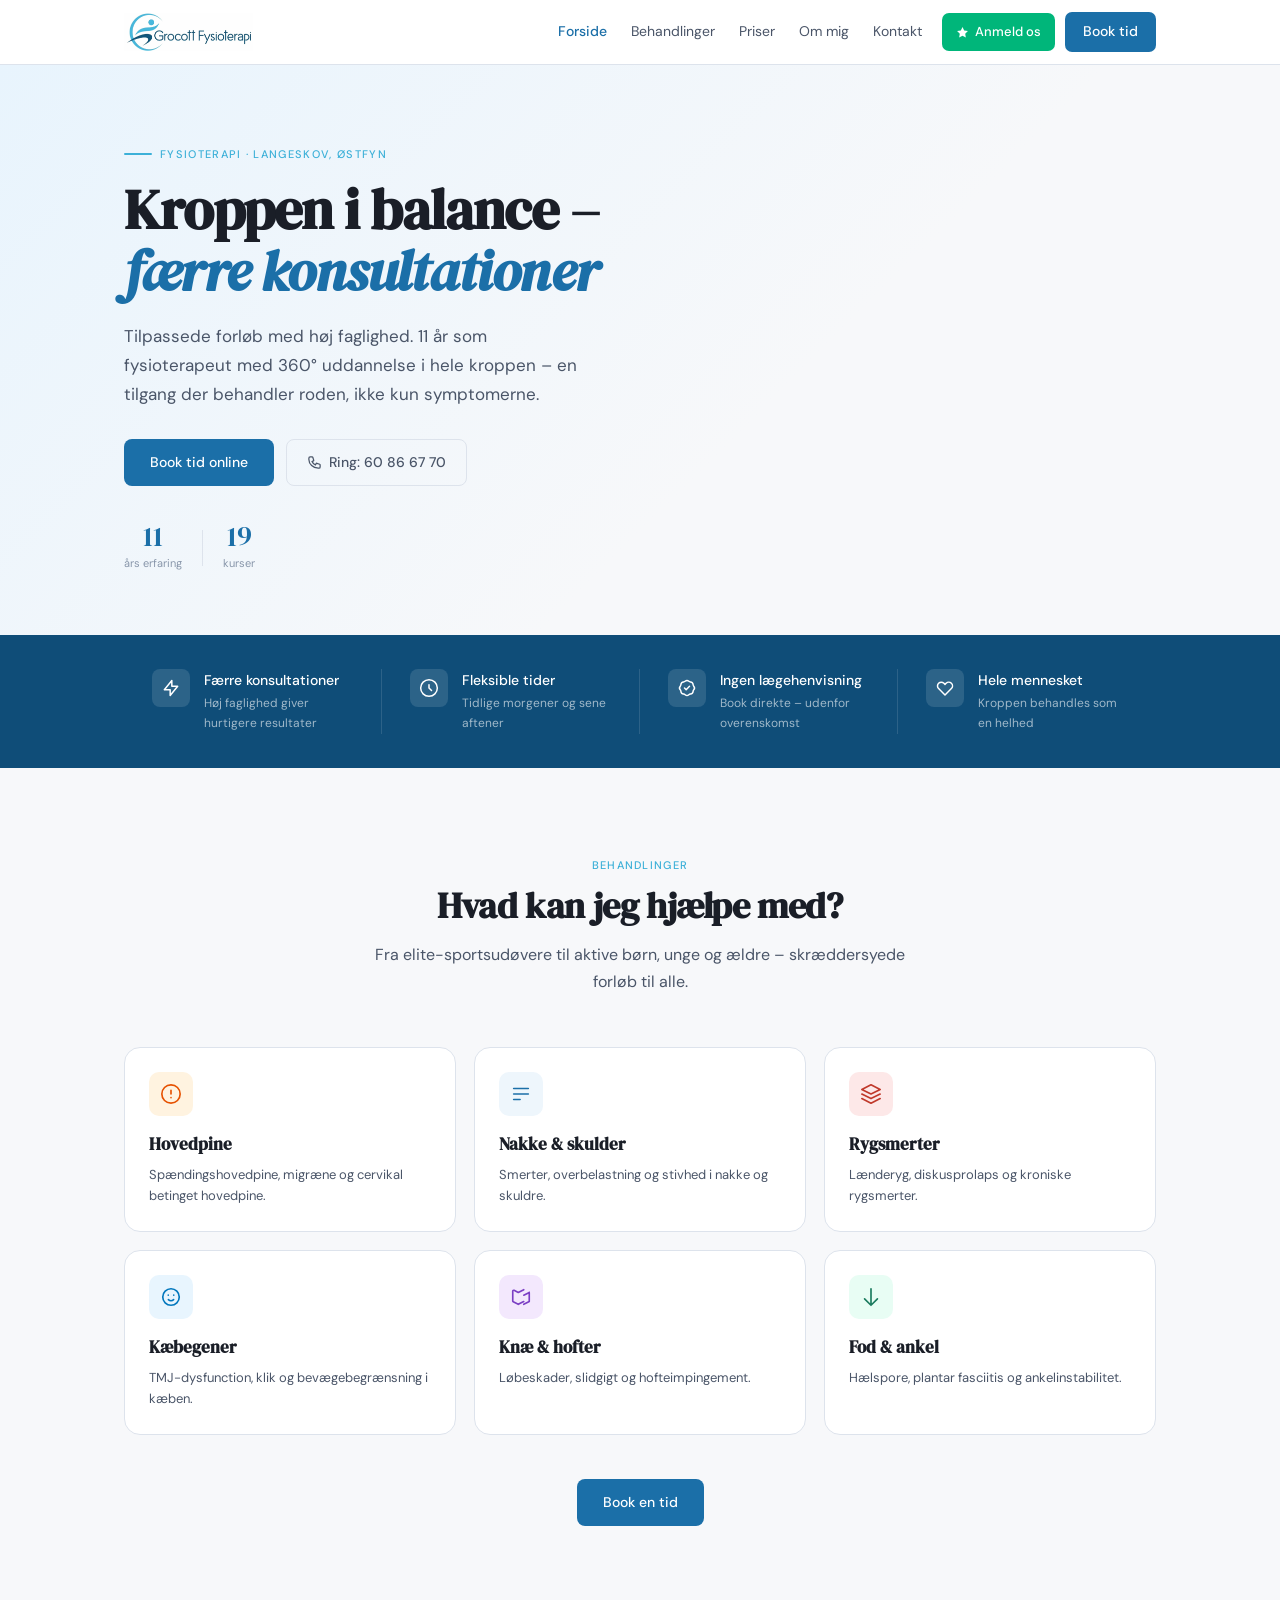
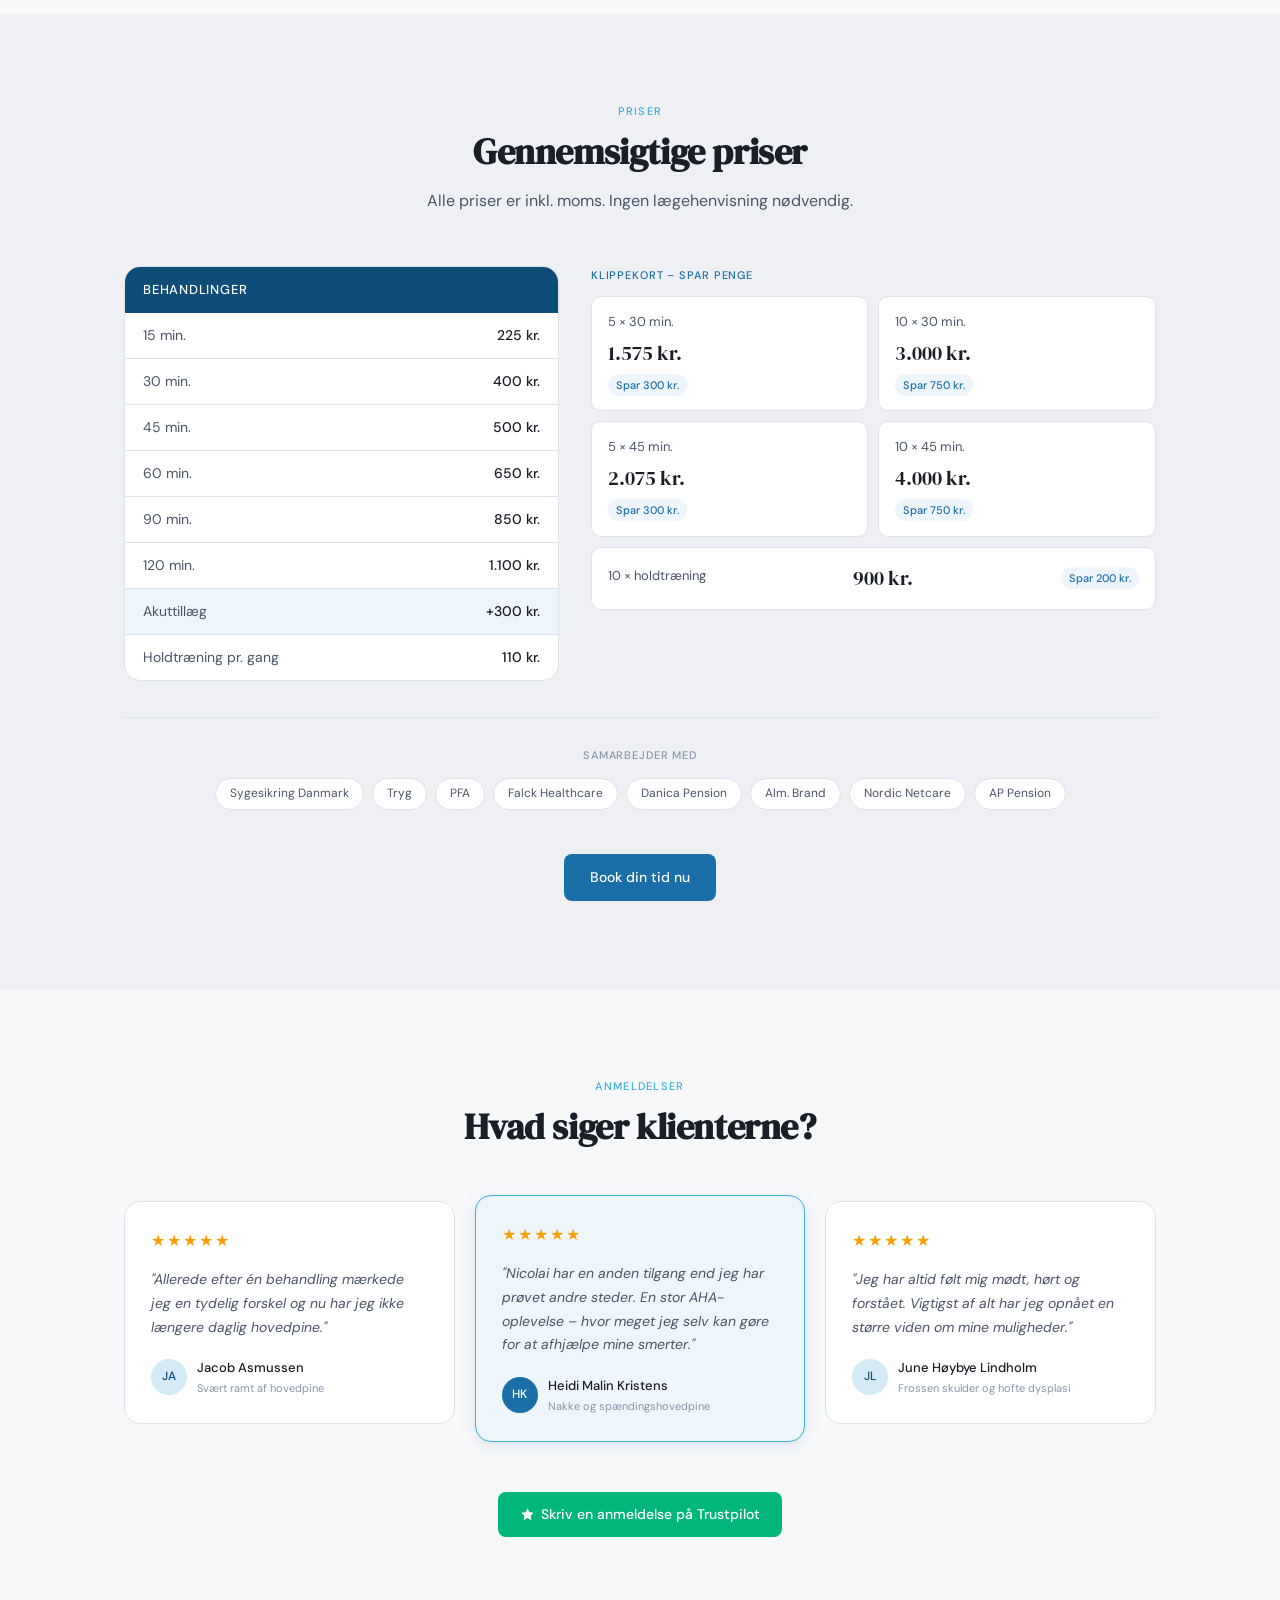
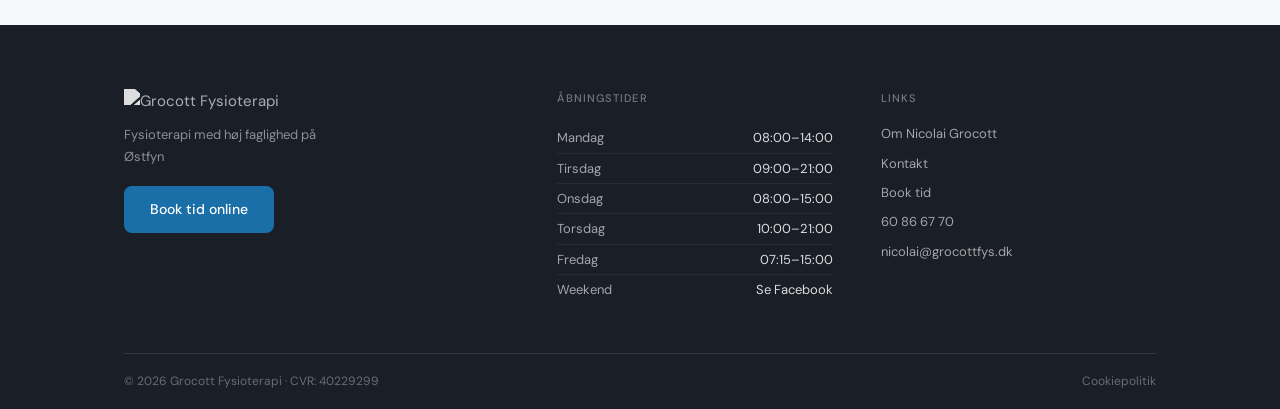
==== index.html @ 959bae47 "update" ====
<!DOCTYPE html>
<html lang="da">
<head>
  <meta charset="UTF-8" />
  <meta name="viewport" content="width=device-width, initial-scale=1.0" />
  <title>Grocott Fysioterapi</title>
  <link href="https://fonts.googleapis.com/css2?family=DM+Serif+Display:ital@0;1&family=DM+Sans:opsz,wght@9..40,300;9..40,400;9..40,500&display=swap" rel="stylesheet" />
  <link rel="stylesheet" href="style.css" />
</head>
<body>

  <header class="nav" id="siteNav">
    <div class="nav__inner">
      <a class="nav__logo" href="index.html"><img src="img/logo.png" alt="Grocott Fysioterapi" class="nav__logo-img" /></a>
      <nav class="nav__links" id="navLinks">
        <a href="index.html" class="nav__link nav__link--active">Forside</a>
        <a href="index.html#behandlinger" class="nav__link">Behandlinger</a>
        <a href="index.html#priser" class="nav__link">Priser</a>
        <a href="about.html" class="nav__link">Om mig</a>
        <a href="contact.html" class="nav__link">Kontakt</a>
      </nav>
      <div class="nav__actions">
        <a href="https://dk.trustpilot.com/review/grocottfys.dk" target="_blank" rel="noopener" class="btn-review">
          <!-- Trustpilot stjerne-ikon -->
          <svg width="13" height="13" viewBox="0 0 24 24" fill="currentColor"><path d="M12 2l3.09 6.26L22 9.27l-5 4.87 1.18 6.88L12 17.77l-6.18 3.25L7 14.14 2 9.27l6.91-1.01L12 2z"/></svg>
          Anmeld os
        </a>
        <a href="booking.html" class="btn-book-nav">Book tid</a>
      </div>
      <button class="hamburger" id="hamburger" onclick="toggleMenu()" aria-label="Menu"><span></span><span></span><span></span></button>
    </div>
  </header>

  <section class="hero">
    <div class="container hero__inner">
      <div class="hero__content">
        <div class="hero__eyebrow">Fysioterapi · Langeskov, Østfyn</div>
        <h1 class="hero__title">Kroppen i balance –<br><em>færre konsultationer</em></h1>
        <p class="hero__sub">Tilpassede forløb med høj faglighed. 11 år som fysioterapeut med 360° uddannelse i hele kroppen – en tilgang der behandler roden, ikke kun symptomerne.</p>
        <div class="hero__actions">
          <a href="booking.html" class="btn-primary">Book tid online</a>
          <a href="tel:60866770" class="btn-ghost-outline">
            <svg width="15" height="15" viewBox="0 0 24 24" fill="none" stroke="currentColor" stroke-width="2"><path stroke-linecap="round" stroke-linejoin="round" d="M3 5a2 2 0 012-2h3.28a1 1 0 01.948.684l1.498 4.493a1 1 0 01-.502 1.21l-2.257 1.13a11.042 11.042 0 005.516 5.516l1.13-2.257a1 1 0 011.21-.502l4.493 1.498a1 1 0 01.684.949V19a2 2 0 01-2 2h-1C9.716 21 3 14.284 3 7V5z"/></svg>
            Ring: 60 86 67 70
          </a>
        </div>
        <div class="hero__badges">
          <div class="badge"><span class="badge__num">11</span><span class="badge__lbl">års erfaring</span></div>
          <div class="badge__sep"></div>
          <div class="badge"><span class="badge__num">19</span><span class="badge__lbl">kurser</span></div>
        </div>
      </div>
    </div>
  </section>

  <section class="usp-strip">
    <div class="container">
      <div class="usp-strip__grid">
        <div class="usp-item"><div class="usp-item__icon"><svg width="20" height="20" viewBox="0 0 24 24" fill="none" stroke="currentColor" stroke-width="1.8"><path stroke-linecap="round" stroke-linejoin="round" d="M13 10V3L4 14h7v7l9-11h-7z"/></svg></div><div><div class="usp-item__title">Færre konsultationer</div><div class="usp-item__desc">Høj faglighed giver hurtigere resultater</div></div></div>
        <div class="usp-item"><div class="usp-item__icon"><svg width="20" height="20" viewBox="0 0 24 24" fill="none" stroke="currentColor" stroke-width="1.8"><circle cx="12" cy="12" r="10"/><path stroke-linecap="round" d="M12 8v4l3 3"/></svg></div><div><div class="usp-item__title">Fleksible tider</div><div class="usp-item__desc">Tidlige morgener og sene aftener</div></div></div>
        <div class="usp-item"><div class="usp-item__icon"><svg width="20" height="20" viewBox="0 0 24 24" fill="none" stroke="currentColor" stroke-width="1.8"><path stroke-linecap="round" stroke-linejoin="round" d="M9 12l2 2 4-4M7.835 4.697a3.42 3.42 0 001.946-.806 3.42 3.42 0 014.438 0 3.42 3.42 0 001.946.806 3.42 3.42 0 013.138 3.138 3.42 3.42 0 00.806 1.946 3.42 3.42 0 010 4.438 3.42 3.42 0 00-.806 1.946 3.42 3.42 0 01-3.138 3.138 3.42 3.42 0 00-1.946.806 3.42 3.42 0 01-4.438 0 3.42 3.42 0 00-1.946-.806 3.42 3.42 0 01-3.138-3.138 3.42 3.42 0 00-.806-1.946 3.42 3.42 0 010-4.438 3.42 3.42 0 00.806-1.946 3.42 3.42 0 013.138-3.138z"/></svg></div><div><div class="usp-item__title">Ingen lægehenvisning</div><div class="usp-item__desc">Book direkte – udenfor overenskomst</div></div></div>
        <div class="usp-item"><div class="usp-item__icon"><svg width="20" height="20" viewBox="0 0 24 24" fill="none" stroke="currentColor" stroke-width="1.8"><path stroke-linecap="round" stroke-linejoin="round" d="M4.318 6.318a4.5 4.5 0 000 6.364L12 20.364l7.682-7.682a4.5 4.5 0 00-6.364-6.364L12 7.636l-1.318-1.318a4.5 4.5 0 00-6.364 0z"/></svg></div><div><div class="usp-item__title">Hele mennesket</div><div class="usp-item__desc">Kroppen behandles som en helhed</div></div></div>
      </div>
    </div>
  </section>

  <section class="section" id="behandlinger">
    <div class="container">
      <div class="section__head">
        <div class="eyebrow">Behandlinger</div>
        <h2 class="section__title">Hvad kan jeg hjælpe med?</h2>
        <p class="section__sub">Fra elite-sportsudøvere til aktive børn, unge og ældre – skræddersyede forløb til alle.</p>
      </div>
      <div class="treatments-grid">
        <div class="treat-card"><div class="treat-card__icon treat-card__icon--1"><svg width="22" height="22" viewBox="0 0 24 24" fill="none" stroke="currentColor" stroke-width="1.8"><circle cx="12" cy="12" r="10"/><path stroke-linecap="round" d="M12 8v4M12 16h.01"/></svg></div><h3 class="treat-card__name">Hovedpine</h3><p class="treat-card__desc">Spændingshovedpine, migræne og cervikal betinget hovedpine.</p></div>
        <div class="treat-card"><div class="treat-card__icon treat-card__icon--2"><svg width="22" height="22" viewBox="0 0 24 24" fill="none" stroke="currentColor" stroke-width="1.8"><path stroke-linecap="round" stroke-linejoin="round" d="M4 6h16M4 12h16M4 18h7"/></svg></div><h3 class="treat-card__name">Nakke & skulder</h3><p class="treat-card__desc">Smerter, overbelastning og stivhed i nakke og skuldre.</p></div>
        <div class="treat-card"><div class="treat-card__icon treat-card__icon--3"><svg width="22" height="22" viewBox="0 0 24 24" fill="none" stroke="currentColor" stroke-width="1.8"><path stroke-linecap="round" stroke-linejoin="round" d="M12 2L2 7l10 5 10-5-10-5zM2 17l10 5 10-5M2 12l10 5 10-5"/></svg></div><h3 class="treat-card__name">Rygsmerter</h3><p class="treat-card__desc">Lænderyg, diskusprolaps og kroniske rygsmerter.</p></div>
        <div class="treat-card"><div class="treat-card__icon treat-card__icon--4"><svg width="22" height="22" viewBox="0 0 24 24" fill="none" stroke="currentColor" stroke-width="1.8"><path stroke-linecap="round" stroke-linejoin="round" d="M14.828 14.828a4 4 0 01-5.656 0M9 10h.01M15 10h.01M21 12a9 9 0 11-18 0 9 9 0 0118 0z"/></svg></div><h3 class="treat-card__name">Kæbegener</h3><p class="treat-card__desc">TMJ-dysfunction, klik og bevægebegrænsning i kæben.</p></div>
        <div class="treat-card"><div class="treat-card__icon treat-card__icon--5"><svg width="22" height="22" viewBox="0 0 24 24" fill="none" stroke="currentColor" stroke-width="1.8"><path stroke-linecap="round" stroke-linejoin="round" d="M9 20l-5.447-2.724A1 1 0 013 16.382V5.618a1 1 0 011.447-.894L9 7m0 13l6-3m-6-10l6-3m6 3l-6 3m6-3v10l-6 3"/></svg></div><h3 class="treat-card__name">Knæ & hofter</h3><p class="treat-card__desc">Løbeskader, slidgigt og hofteimpingement.</p></div>
        <div class="treat-card"><div class="treat-card__icon treat-card__icon--6"><svg width="22" height="22" viewBox="0 0 24 24" fill="none" stroke="currentColor" stroke-width="1.8"><path stroke-linecap="round" stroke-linejoin="round" d="M19 14l-7 7m0 0l-7-7m7 7V3"/></svg></div><h3 class="treat-card__name">Fod & ankel</h3><p class="treat-card__desc">Hælspore, plantar fasciitis og ankelinstabilitet.</p></div>
      </div>
      <div class="section__cta"><a href="booking.html" class="btn-primary">Book en tid</a></div>
    </div>
  </section>

  <section class="section section--alt" id="priser">
    <div class="container">
      <div class="section__head">
        <div class="eyebrow">Priser</div>
        <h2 class="section__title">Gennemsigtige priser</h2>
        <p class="section__sub">Alle priser er inkl. moms. Ingen lægehenvisning nødvendig.</p>
      </div>
      <div class="prices-wrap">
        <div class="prices-table">
          <div class="prices-table__head">Behandlinger</div>
          <div class="price-row"><span>15 min.</span><span class="price-row__val">225 kr.</span></div>
          <div class="price-row"><span>30 min.</span><span class="price-row__val">400 kr.</span></div>
          <div class="price-row"><span>45 min.</span><span class="price-row__val">500 kr.</span></div>
          <div class="price-row"><span>60 min.</span><span class="price-row__val">650 kr.</span></div>
          <div class="price-row"><span>90 min.</span><span class="price-row__val">850 kr.</span></div>
          <div class="price-row"><span>120 min.</span><span class="price-row__val">1.100 kr.</span></div>
          <div class="price-row price-row--accent"><span>Akuttillæg</span><span class="price-row__val">+300 kr.</span></div>
          <div class="price-row"><span>Holdtræning pr. gang</span><span class="price-row__val">110 kr.</span></div>
        </div>
        <div class="klippekort">
          <div class="klippekort__label">Klippekort – spar penge</div>
          <div class="klippekort__grid">
            <div class="kk-card"><div class="kk-card__top">5 × 30 min.</div><div class="kk-card__price">1.575 kr.</div><div class="kk-card__save">Spar 300 kr.</div></div>
            <div class="kk-card"><div class="kk-card__top">10 × 30 min.</div><div class="kk-card__price">3.000 kr.</div><div class="kk-card__save">Spar 750 kr.</div></div>
            <div class="kk-card"><div class="kk-card__top">5 × 45 min.</div><div class="kk-card__price">2.075 kr.</div><div class="kk-card__save">Spar 300 kr.</div></div>
            <div class="kk-card"><div class="kk-card__top">10 × 45 min.</div><div class="kk-card__price">4.000 kr.</div><div class="kk-card__save">Spar 750 kr.</div></div>
            <div class="kk-card kk-card--wide"><div class="kk-card__top">10 × holdtræning</div><div class="kk-card__price">900 kr.</div><div class="kk-card__save">Spar 200 kr.</div></div>
          </div>
        </div>
      </div>
      <div class="insurance-strip">
        <div class="insurance-strip__label">Samarbejder med</div>
        <div class="insurance-strip__logos"><span>Sygesikring Danmark</span><span>Tryg</span><span>PFA</span><span>Falck Healthcare</span><span>Danica Pension</span><span>Alm. Brand</span><span>Nordic Netcare</span><span>AP Pension</span></div>
      </div>
      <div class="section__cta"><a href="booking.html" class="btn-primary">Book din tid nu</a></div>
    </div>
  </section>

  <section class="section" id="anmeldelser">
    <div class="container">
      <div class="section__head">
        <div class="eyebrow">Anmeldelser</div>
        <h2 class="section__title">Hvad siger klienterne?</h2>
      </div>
      <div class="reviews-grid">
        <div class="review-card"><div class="review-card__stars">★★★★★</div><p class="review-card__text">"Allerede efter én behandling mærkede jeg en tydelig forskel og nu har jeg ikke længere daglig hovedpine."</p><div class="review-card__author"><div class="review-card__avatar">JA</div><div><div class="review-card__name">Jacob Asmussen</div><div class="review-card__label">Svært ramt af hovedpine</div></div></div></div>
        <div class="review-card review-card--featured"><div class="review-card__stars">★★★★★</div><p class="review-card__text">"Nicolai har en anden tilgang end jeg har prøvet andre steder. En stor AHA-oplevelse – hvor meget jeg selv kan gøre for at afhjælpe mine smerter."</p><div class="review-card__author"><div class="review-card__avatar">HK</div><div><div class="review-card__name">Heidi Malin Kristens</div><div class="review-card__label">Nakke og spændingshovedpine</div></div></div></div>
        <div class="review-card"><div class="review-card__stars">★★★★★</div><p class="review-card__text">"Jeg har altid følt mig mødt, hørt og forstået. Vigtigst af alt har jeg opnået en større viden om mine muligheder."</p><div class="review-card__author"><div class="review-card__avatar">JL</div><div><div class="review-card__name">June Høybye Lindholm</div><div class="review-card__label">Frossen skulder og hofte dysplasi</div></div></div></div>
      </div>
      <div class="section__cta">
        <a href="https://dk.trustpilot.com/review/grocottfys.dk" target="_blank" class="btn-review btn-review--large">
          <svg width="15" height="15" viewBox="0 0 24 24" fill="currentColor"><path d="M12 2l3.09 6.26L22 9.27l-5 4.87 1.18 6.88L12 17.77l-6.18 3.25L7 14.14 2 9.27l6.91-1.01L12 2z"/></svg>
          Skriv en anmeldelse på Trustpilot
        </a>
      </div>
    </div>
  </section>

  <footer class="footer">
    <div class="container">
      <div class="footer__grid">
        <div class="footer__brand">
          <img src="logo.png" alt="Grocott Fysioterapi" class="footer__logo" />
          <p class="footer__tagline">Fysioterapi med høj faglighed på Østfyn</p>
          <a href="booking.html" class="btn-primary" style="margin-top:18px;display:inline-block">Book tid online</a>
        </div>
        <div class="footer__col">
          <div class="footer__col-title">Åbningstider</div>
          <div class="footer__hours-row"><span>Mandag</span><strong>08:00–14:00</strong></div>
          <div class="footer__hours-row"><span>Tirsdag</span><strong>09:00–21:00</strong></div>
          <div class="footer__hours-row"><span>Onsdag</span><strong>08:00–15:00</strong></div>
          <div class="footer__hours-row"><span>Torsdag</span><strong>10:00–21:00</strong></div>
          <div class="footer__hours-row"><span>Fredag</span><strong>07:15–15:00</strong></div>
          <div class="footer__hours-row"><span>Weekend</span><strong>Se Facebook</strong></div>
        </div>
        <div class="footer__col">
          <div class="footer__col-title">Links</div>
          <a class="footer__link" href="om.html">Om Nicolai Grocott</a>
          <a class="footer__link" href="kontakt.html">Kontakt</a>
          <a class="footer__link" href="booking.html">Book tid</a>
          <a class="footer__link" href="tel:60866770">60 86 67 70</a>
          <a class="footer__link" href="mailto:nicolai@grocottfys.dk">nicolai@grocottfys.dk</a>
        </div>
      </div>
      <div class="footer__bottom">
        <span>© 2026 Grocott Fysioterapi · CVR: 40229299</span>
        <a href="#" class="footer__bottom-link">Cookiepolitik</a>
      </div>
    </div>
  </footer>

  <script src="app.js"></script>
</body>
</html>
---- style.css ----
/* ══════════════════════════════════════════════════════
   GROCOTT FYSIOTERAPI — STYLESHEET
   Farvepalet baseret på det officielle Grocott-logo:
   Primær blå  : #1b6fa8  (mørk navy-blå fra logo-tekst)
   Accent blå  : #3cb0d8  (lys himmelblå fra logo-ikon)
   ══════════════════════════════════════════════════════ */

*, *::before, *::after { box-sizing: border-box; margin: 0; padding: 0; }

:root {
  --blue:        #1b6fa8;
  --blue-dark:   #0f4d78;
  --blue-mid:    #3cb0d8;
  --blue-light:  #d4eaf6;
  --blue-xlight: #eef6fc;
  --tp-green:    #00b67a;
  --sand:        #f7f8fa;
  --sand-dark:   #eef0f4;
  --text:        #1a1e27;
  --text-mid:    #4a5568;
  --text-soft:   #8896aa;
  --border:      #dde3ec;
  --white:       #ffffff;
  --radius:      10px;
  --radius-lg:   16px;
  --shadow-sm:   0 1px 3px rgba(0,0,0,.06), 0 1px 2px rgba(0,0,0,.04);
  --shadow-md:   0 4px 16px rgba(27,111,168,.10), 0 1px 4px rgba(0,0,0,.04);
}

html { scroll-behavior: smooth; }

body {
  font-family: 'DM Sans', sans-serif;
  background: var(--sand);
  color: var(--text);
  font-size: 15px;
  line-height: 1.65;
  -webkit-font-smoothing: antialiased;
}

/* ══════════════════════════════════════════════════════
   DELTE HJÆLPE-KLASSER
   ══════════════════════════════════════════════════════ */

.container { max-width: 1080px; margin: 0 auto; padding: 0 24px; }

.eyebrow {
  font-size: 11px; font-weight: 500; letter-spacing: .12em;
  text-transform: uppercase; color: var(--blue-mid); margin-bottom: 10px;
}

.section { padding: 88px 0; }
.section--alt { background: var(--sand-dark); }

.section__head { text-align: center; max-width: 560px; margin: 0 auto 52px; }

.section__title {
  font-family: 'DM Serif Display', serif;
  font-size: clamp(26px, 3.8vw, 36px);
  color: var(--text); line-height: 1.2; letter-spacing: -.4px; margin-bottom: 14px;
}

.section__sub { font-size: 16px; color: var(--text-mid); line-height: 1.7; }
.section__cta { text-align: center; margin-top: 44px; }

/* ══════════════════════════════════════════════════════
   KNAPPER
   ══════════════════════════════════════════════════════ */

.btn-primary {
  display: inline-block; background: var(--blue); color: #fff;
  border: none; border-radius: 8px; padding: 12px 26px;
  font-size: 14px; font-weight: 500; font-family: 'DM Sans', sans-serif;
  cursor: pointer; text-decoration: none; transition: background .15s, transform .1s;
}
.btn-primary:hover  { background: var(--blue-dark); }
.btn-primary:active { transform: scale(.98); }
.btn-primary:disabled { background: #b0c4d8; cursor: not-allowed; }

.btn-ghost {
  background: none; border: 1px solid var(--border); border-radius: 8px;
  padding: 11px 22px; font-size: 14px; font-weight: 500;
  font-family: 'DM Sans', sans-serif; color: var(--text-mid);
  cursor: pointer; transition: background .15s; text-decoration: none; display: inline-block;
}
.btn-ghost:hover { background: var(--sand-dark); }

.btn-ghost-outline {
  display: inline-flex; align-items: center; gap: 7px;
  background: none; border: 1.5px solid var(--border); border-radius: 8px;
  padding: 11px 20px; font-size: 14px; font-weight: 500;
  font-family: 'DM Sans', sans-serif; color: var(--text-mid);
  text-decoration: none; transition: border-color .15s, color .15s;
}
.btn-ghost-outline:hover { border-color: var(--blue-mid); color: var(--blue); }

/* Trustpilot-grøn anmeld-knap */
.btn-review {
  display: inline-flex; align-items: center; gap: 6px;
  background: var(--tp-green); color: #fff;
  border: none; border-radius: 7px; padding: 8px 14px;
  font-size: 13px; font-weight: 500; font-family: 'DM Sans', sans-serif;
  cursor: pointer; text-decoration: none; transition: background .15s; white-space: nowrap;
}
.btn-review:hover { background: #009960; }
.btn-review--large { padding: 11px 22px; font-size: 14px; border-radius: 8px; }

/* ══════════════════════════════════════════════════════
   NAVIGATION
   ══════════════════════════════════════════════════════ */

.nav {
  position: sticky; top: 0; z-index: 200;
  background: rgba(255,255,255,.97); backdrop-filter: blur(8px);
  border-bottom: 1px solid var(--border); transition: box-shadow .2s;
}
.nav.scrolled { box-shadow: var(--shadow-sm); }

.nav__inner {
  max-width: 1080px; margin: 0 auto; padding: 0 24px;
  height: 64px; display: flex; align-items: center; gap: 20px;
}

.nav__logo { flex-shrink: 0; line-height: 0; text-decoration: none; }
.nav__logo-img { height: 38px; width: auto; display: block; }

.nav__links { display: flex; align-items: center; gap: 24px; margin-left: auto; }

.nav__link {
  font-size: 14px; color: var(--text-mid); text-decoration: none;
  transition: color .15s; white-space: nowrap;
}
.nav__link:hover, .nav__link--active { color: var(--blue); font-weight: 500; }

.nav__actions { display: flex; align-items: center; gap: 10px; flex-shrink: 0; }

.btn-book-nav {
  background: var(--blue); color: #fff; border: none; border-radius: 7px;
  padding: 8px 18px; font-size: 14px; font-weight: 500;
  font-family: 'DM Sans', sans-serif; cursor: pointer;
  transition: background .15s; text-decoration: none; white-space: nowrap;
}
.btn-book-nav:hover { background: var(--blue-dark); }

.hamburger {
  display: none; flex-direction: column; gap: 5px;
  background: none; border: none; cursor: pointer; padding: 4px; margin-left: auto;
}
.hamburger span { display: block; width: 22px; height: 2px; background: var(--text); border-radius: 2px; transition: all .2s; }

/* ══════════════════════════════════════════════════════
   HERO (forside)
   ══════════════════════════════════════════════════════ */

.hero {
  padding: 80px 0 60px;
  background: linear-gradient(135deg, #e8f4fd 0%, var(--sand) 60%);
}

.hero__inner { display: flex; align-items: center; gap: 56px; }
.hero__content { flex: 1; max-width: 560px; }

.hero__eyebrow {
  font-size: 11px; font-weight: 500; letter-spacing: .12em;
  text-transform: uppercase; color: var(--blue-mid); margin-bottom: 16px;
  display: flex; align-items: center; gap: 8px;
}
.hero__eyebrow::before {
  content: ''; display: block; width: 28px; height: 2px;
  background: var(--blue-mid); border-radius: 2px;
}

.hero__title {
  font-family: 'DM Serif Display', serif;
  font-size: clamp(36px, 5vw, 56px); line-height: 1.1;
  letter-spacing: -.8px; color: var(--text); margin-bottom: 20px;
}
.hero__title em { font-style: italic; color: var(--blue); }

.hero__sub { font-size: 17px; color: var(--text-mid); line-height: 1.7; max-width: 460px; margin-bottom: 30px; }

.hero__actions { display: flex; gap: 12px; flex-wrap: wrap; align-items: center; margin-bottom: 36px; }

.hero__badges { display: flex; gap: 20px; align-items: center; flex-wrap: wrap; }
.badge { text-align: center; }
.badge__num { display: block; font-family: 'DM Serif Display', serif; font-size: 28px; color: var(--blue); line-height: 1; }
.badge__lbl { font-size: 11px; color: var(--text-soft); }
.badge__sep { width: 1px; height: 36px; background: var(--border); }

.hero__visual {
  flex: 0 0 340px; position: relative; height: 380px;
  display: flex; align-items: center; justify-content: center;
}
.hero__shape { width: 260px; height: 320px; background: var(--blue-light); border-radius: 55% 45% 50% 50% / 50% 50% 55% 45%; opacity: .45; }

.hero__float-card {
  position: absolute; top: 44px; right: 0;
  background: var(--white); border: 1px solid var(--border);
  border-radius: var(--radius-lg); padding: 14px 18px;
  display: flex; align-items: center; gap: 12px;
  box-shadow: var(--shadow-md); animation: floatCard 4s ease-in-out infinite; min-width: 190px;
}
.hero__float-icon {
  width: 36px; height: 36px; background: var(--blue-xlight);
  border-radius: 8px; display: flex; align-items: center; justify-content: center;
  color: var(--blue); flex-shrink: 0;
}
.hero__float-label { font-size: 11px; color: var(--text-soft); }
.hero__float-val   { font-size: 14px; font-weight: 500; }

@keyframes floatCard { 0%,100%{transform:translateY(0)} 50%{transform:translateY(-8px)} }

/* ══════════════════════════════════════════════════════
   USP STRIP
   ══════════════════════════════════════════════════════ */

.usp-strip { background: var(--blue-dark); padding: 34px 0; }
.usp-strip__grid { display: grid; grid-template-columns: repeat(4, 1fr); }

.usp-item { display: flex; align-items: flex-start; gap: 14px; padding: 0 28px; border-right: 1px solid rgba(255,255,255,.12); }
.usp-item:last-child { border-right: none; }
.usp-item__icon { width: 38px; height: 38px; background: rgba(255,255,255,.12); border-radius: 8px; display: flex; align-items: center; justify-content: center; color: #fff; flex-shrink: 0; }
.usp-item__title { font-size: 14px; font-weight: 500; color: #fff; margin-bottom: 2px; }
.usp-item__desc  { font-size: 12px; color: rgba(255,255,255,.6); }

/* ══════════════════════════════════════════════════════
   BEHANDLINGSKORT
   ══════════════════════════════════════════════════════ */

.treatments-grid { display: grid; grid-template-columns: repeat(3, 1fr); gap: 18px; }

.treat-card { background: var(--white); border: 1px solid var(--border); border-radius: var(--radius-lg); padding: 24px; transition: box-shadow .2s, transform .2s; }
.treat-card:hover { box-shadow: var(--shadow-md); transform: translateY(-2px); }

.treat-card__icon { width: 44px; height: 44px; border-radius: 10px; display: flex; align-items: center; justify-content: center; margin-bottom: 14px; }
.treat-card__icon--1 { background: #fff3e0; color: #e65100; }
.treat-card__icon--2 { background: var(--blue-xlight); color: var(--blue); }
.treat-card__icon--3 { background: #fde8e8; color: #c0392b; }
.treat-card__icon--4 { background: #e8f5fe; color: #0277bd; }
.treat-card__icon--5 { background: #f3e8fd; color: #7b3fc4; }
.treat-card__icon--6 { background: #e8fdf4; color: #1a7a5e; }
.treat-card__name { font-family: 'DM Serif Display', serif; font-size: 17px; margin-bottom: 7px; }
.treat-card__desc { font-size: 13px; color: var(--text-mid); line-height: 1.6; }

/* ══════════════════════════════════════════════════════
   HOW IT WORKS
   ══════════════════════════════════════════════════════ */

.steps-list { display: grid; grid-template-columns: repeat(4, 1fr); position: relative; }
.steps-list::before { content: ''; position: absolute; top: 22px; left: calc(12.5% + 20px); right: calc(12.5% + 20px); height: 1px; background: var(--border); }

.step-item { display: flex; flex-direction: column; align-items: center; text-align: center; padding: 0 20px; }
.step-item__num { width: 44px; height: 44px; border-radius: 50%; background: var(--blue); color: #fff; font-family: 'DM Serif Display', serif; font-size: 18px; display: flex; align-items: center; justify-content: center; margin-bottom: 18px; position: relative; z-index: 1; }
.step-item__title { font-family: 'DM Serif Display', serif; font-size: 16px; margin-bottom: 8px; }
.step-item__desc  { font-size: 13px; color: var(--text-mid); line-height: 1.6; }

/* ══════════════════════════════════════════════════════
   ANMELDELSESKORT
   ══════════════════════════════════════════════════════ */

.reviews-grid { display: grid; grid-template-columns: repeat(3, 1fr); gap: 20px; align-items: start; }

.review-card { background: var(--white); border: 1px solid var(--border); border-radius: var(--radius-lg); padding: 26px; }
.review-card--featured { border-color: var(--blue-mid); background: var(--blue-xlight); transform: translateY(-6px); box-shadow: var(--shadow-md); }

.review-card__stars { color: #f59e0b; font-size: 16px; margin-bottom: 14px; letter-spacing: 2px; }
.review-card__text  { font-size: 14px; color: var(--text-mid); line-height: 1.7; margin-bottom: 18px; font-style: italic; }
.review-card__author { display: flex; align-items: center; gap: 10px; }
.review-card__avatar { width: 36px; height: 36px; border-radius: 50%; background: var(--blue-light); color: var(--blue-dark); font-size: 12px; font-weight: 500; display: flex; align-items: center; justify-content: center; flex-shrink: 0; }
.review-card--featured .review-card__avatar { background: var(--blue); color: #fff; }
.review-card__name  { font-size: 13px; font-weight: 500; }
.review-card__label { font-size: 11px; color: var(--text-soft); }

/* ══════════════════════════════════════════════════════
   PRISER
   ══════════════════════════════════════════════════════ */

.prices-wrap { display: grid; grid-template-columns: 1fr 1.3fr; gap: 32px; align-items: start; }

.prices-table { background: var(--white); border: 1px solid var(--border); border-radius: var(--radius-lg); overflow: hidden; }
.prices-table__head { background: var(--blue-dark); color: #fff; font-size: 13px; font-weight: 500; letter-spacing: .06em; text-transform: uppercase; padding: 12px 18px; }

.price-row { display: flex; justify-content: space-between; align-items: center; padding: 11px 18px; border-bottom: 1px solid var(--border); font-size: 14px; color: var(--text-mid); }
.price-row:last-child { border-bottom: none; }
.price-row--accent { background: var(--blue-xlight); }
.price-row__val { font-weight: 500; color: var(--text); }

.klippekort__label { font-size: 11px; font-weight: 500; letter-spacing: .08em; text-transform: uppercase; color: var(--blue); margin-bottom: 12px; }
.klippekort__grid  { display: grid; grid-template-columns: repeat(2,1fr); gap: 10px; }

.kk-card { background: var(--white); border: 1px solid var(--border); border-radius: var(--radius); padding: 14px 16px; transition: border-color .15s; }
.kk-card:hover { border-color: var(--blue-mid); }
.kk-card--wide { grid-column: 1 / -1; display: flex; align-items: center; justify-content: space-between; }
.kk-card__top   { font-size: 13px; color: var(--text-mid); margin-bottom: 4px; }
.kk-card__price { font-family: 'DM Serif Display', serif; font-size: 20px; }
.kk-card__save  { font-size: 11px; font-weight: 500; color: var(--blue); background: var(--blue-xlight); padding: 2px 8px; border-radius: 20px; display: inline-block; margin-top: 4px; }
.kk-card--wide .kk-card__save { margin-top: 0; }

.insurance-strip { margin-top: 36px; padding-top: 28px; border-top: 1px solid var(--border); }
.insurance-strip__label { font-size: 11px; font-weight: 500; letter-spacing: .08em; text-transform: uppercase; color: var(--text-soft); margin-bottom: 14px; text-align: center; }
.insurance-strip__logos { display: flex; flex-wrap: wrap; gap: 8px; justify-content: center; }
.insurance-strip__logos span { background: var(--white); border: 1px solid var(--border); border-radius: 20px; padding: 5px 14px; font-size: 12px; color: var(--text-mid); }

/* ══════════════════════════════════════════════════════
   PAGE HERO (interne sider)
   ══════════════════════════════════════════════════════ */

.page-hero {
  background: linear-gradient(135deg, var(--blue-dark) 0%, var(--blue) 100%);
  padding: 56px 0 52px; text-align: center; color: #fff;
}
.page-hero__eyebrow { font-size: 11px; font-weight: 500; letter-spacing: .1em; text-transform: uppercase; color: rgba(255,255,255,.65); margin-bottom: 10px; }
.page-hero__title { font-family: 'DM Serif Display', serif; font-size: clamp(28px, 4vw, 42px); color: #fff; margin-bottom: 12px; }
.page-hero__sub { font-size: 16px; color: rgba(255,255,255,.8); max-width: 480px; margin: 0 auto; line-height: 1.7; }

/* ══════════════════════════════════════════════════════
   OM-SIDEN
   ══════════════════════════════════════════════════════ */

.profile-grid { display: grid; grid-template-columns: 280px 1fr; gap: 56px; align-items: start; }

.profile-img-wrap {}
.profile-img-placeholder {
  width: 100%; aspect-ratio: 3/4;
  background: var(--blue-xlight); border-radius: var(--radius-lg); border: 1px solid var(--border);
  display: flex; flex-direction: column; align-items: center; justify-content: center; gap: 12px; color: var(--blue-mid);
}
.profile-img-placeholder span { font-size: 12px; color: var(--text-soft); }

.profile-badge-card { margin-top: 16px; background: var(--blue-dark); color: #fff; border-radius: var(--radius); padding: 14px 18px; text-align: center; }
.profile-badge-card strong { font-family: 'DM Serif Display', serif; font-size: 18px; display: block; }
.profile-badge-card span   { font-size: 12px; color: rgba(255,255,255,.7); display: block; margin-top: 2px; }

.profile-body h2 { font-family: 'DM Serif Display', serif; font-size: 32px; margin-bottom: 6px; }
.profile-body .profile-subtitle { font-size: 15px; color: var(--blue-mid); margin-bottom: 24px; }
.profile-body p { font-size: 15px; color: var(--text-mid); margin-bottom: 14px; line-height: 1.75; }

.cv-section { margin-top: 32px; }
.cv-section__title { font-family: 'DM Serif Display', serif; font-size: 18px; margin-bottom: 14px; }
.cv-list { list-style: none; display: flex; flex-direction: column; gap: 8px; }
.cv-list li { display: flex; align-items: flex-start; gap: 10px; font-size: 14px; color: var(--text-mid); }
.cv-list li::before { content: ''; flex-shrink: 0; margin-top: 7px; width: 6px; height: 6px; border-radius: 50%; background: var(--blue-mid); }

.om-stats-strip { background: var(--blue-dark); padding: 40px 0; margin: 0; }
.om-stats-grid { display: grid; grid-template-columns: repeat(3,1fr); text-align: center; gap: 0; }
.om-stat { padding: 0 32px; border-right: 1px solid rgba(255,255,255,.15); }
.om-stat:last-child { border-right: none; }
.om-stat__num { font-family: 'DM Serif Display', serif; font-size: 44px; color: #fff; line-height: 1; }
.om-stat__lbl { font-size: 13px; color: rgba(255,255,255,.6); margin-top: 6px; }

/* ══════════════════════════════════════════════════════
   KONTAKT-SIDEN
   ══════════════════════════════════════════════════════ */

.contact-layout { display: grid; grid-template-columns: 1fr 380px; gap: 40px; align-items: start; }

.contact-form-card { background: var(--white); border: 1px solid var(--border); border-radius: var(--radius-lg); padding: 32px; }
.contact-form-card h2 { font-family: 'DM Serif Display', serif; font-size: 24px; margin-bottom: 6px; }
.contact-form-subtitle { font-size: 14px; color: var(--text-mid); margin-bottom: 28px; }

.form-grid { display: grid; grid-template-columns: 1fr 1fr; gap: 16px; }
.form-group { display: flex; flex-direction: column; gap: 5px; }
.form-group--full { grid-column: 1 / -1; }
.form-label { font-size: 12px; font-weight: 500; color: var(--text-mid); }
.form-input { border: 1px solid var(--border); border-radius: 8px; padding: 10px 12px; font-size: 14px; font-family: 'DM Sans', sans-serif; color: var(--text); background: var(--white); outline: none; transition: border-color .15s, box-shadow .15s; }
.form-input:focus { border-color: var(--blue); box-shadow: 0 0 0 3px rgba(27,111,168,.09); }
.form-input::placeholder { color: var(--text-soft); }
textarea.form-input { resize: vertical; min-height: 100px; }

.contact-sidebar { display: flex; flex-direction: column; gap: 16px; }

.info-card { background: var(--white); border: 1px solid var(--border); border-radius: var(--radius-lg); padding: 20px; }
.info-card__title { font-family: 'DM Serif Display', serif; font-size: 15px; margin-bottom: 14px; }
.info-card__row { display: flex; align-items: flex-start; gap: 10px; font-size: 13px; color: var(--text-mid); margin-bottom: 10px; }
.info-card__row:last-child { margin-bottom: 0; }
.info-card__row svg { flex-shrink: 0; margin-top: 2px; color: var(--blue-mid); }
.info-card__row a { color: var(--blue); text-decoration: none; }
.info-card__row a:hover { text-decoration: underline; }

.hours-table { width: 100%; border-collapse: collapse; }
.hours-table td { font-size: 13px; padding: 5px 0; border-bottom: 1px solid var(--border); color: var(--text-mid); }
.hours-table tr:last-child td { border-bottom: none; }
.hours-table td:last-child { text-align: right; font-weight: 500; color: var(--text); }

.map-placeholder { background: var(--blue-xlight); border: 1px solid var(--border); border-radius: var(--radius-lg); height: 180px; display: flex; flex-direction: column; align-items: center; justify-content: center; gap: 8px; color: var(--blue-mid); }
.map-placeholder span { font-size: 12px; color: var(--text-soft); }

/* ══════════════════════════════════════════════════════
   BOOKING-SIDEN
   ══════════════════════════════════════════════════════ */

.progress-bar { background: var(--white); border-bottom: 1px solid var(--border); padding: 0 24px; }
.prog-wrap { max-width: 520px; margin: 0 auto; height: 54px; display: flex; align-items: center; }
.prog-step { display: flex; align-items: center; gap: 7px; cursor: default; }
.prog-step--done { cursor: pointer; }

.prog-circle { width: 26px; height: 26px; border-radius: 50%; border: 1.5px solid var(--border); display: flex; align-items: center; justify-content: center; font-size: 12px; font-weight: 500; flex-shrink: 0; transition: all .2s; color: var(--text-soft); }
.prog-step--active .prog-circle { border-color: var(--blue); background: var(--blue); color: #fff; }
.prog-step--done   .prog-circle { border-color: var(--blue); background: var(--blue-xlight); color: var(--blue); }

.prog-label { font-size: 13px; color: var(--text-soft); white-space: nowrap; }
.prog-step--active .prog-label { color: var(--blue-dark); font-weight: 500; }
.prog-step--done   .prog-label { color: var(--blue); }

.prog-line { flex: 1; height: 1px; background: var(--border); margin: 0 10px; transition: background .3s; }
.prog-line--done { background: var(--blue-mid); }

.booking-layout { max-width: 1020px; margin: 0 auto; padding: 28px 20px 56px; display: grid; grid-template-columns: 1fr 268px; gap: 24px; align-items: start; }

.panel { background: var(--white); border: 1px solid var(--border); border-radius: var(--radius-lg); overflow: hidden; animation: fadeUp .22s ease both; }
.panel__head { padding: 18px 22px; border-bottom: 1px solid var(--border); display: flex; align-items: center; gap: 12px; }
.panel__icon { width: 36px; height: 36px; background: var(--blue-xlight); border-radius: 8px; display: flex; align-items: center; justify-content: center; color: var(--blue); flex-shrink: 0; }
.panel__title { font-family: 'DM Serif Display', serif; font-size: 19px; color: var(--text); }
.panel__body { padding: 20px 22px; }

.bview { display: none; }
.bview--active { display: block; }

/* Service cards */
.service-list { display: flex; flex-direction: column; gap: 9px; }
.service-card { border: 1.5px solid var(--border); border-radius: var(--radius); padding: 13px 16px; cursor: pointer; display: flex; align-items: center; gap: 13px; transition: border-color .15s, background .15s, transform .12s; position: relative; }
.service-card::before { content: ''; position: absolute; left: 0; top: 0; bottom: 0; width: 3px; background: var(--blue); transform: scaleY(0); transition: transform .2s; border-radius: 2px 0 0 2px; }
.service-card:hover { border-color: var(--blue-mid); background: var(--blue-xlight); transform: translateX(2px); }
.service-card:hover::before, .service-card--selected::before { transform: scaleY(1); }
.service-card--selected { border-color: var(--blue); background: var(--blue-xlight); }

.svc-check { width: 20px; height: 20px; border-radius: 50%; border: 1.5px solid var(--border); flex-shrink: 0; display: flex; align-items: center; justify-content: center; transition: all .2s; }
.service-card--selected .svc-check { background: var(--blue); border-color: var(--blue); }
.svc-info { flex: 1; min-width: 0; }
.svc-name { font-weight: 500; font-size: 14px; }
.svc-desc { font-size: 12px; color: var(--text-soft); margin-top: 1px; }
.svc-meta { text-align: right; flex-shrink: 0; }
.svc-price { font-weight: 500; font-size: 14px; }
.svc-dur { font-size: 11px; color: var(--text-soft); background: var(--sand); padding: 2px 7px; border-radius: 20px; display: inline-block; margin-top: 2px; }

/* Calendar */
.cal-datetime { display: grid; grid-template-columns: 1fr 1fr; gap: 20px; }
.cal__header { display: flex; align-items: center; justify-content: space-between; margin-bottom: 12px; }
.cal__month-label { font-family: 'DM Serif Display', serif; font-size: 16px; }
.cal__arrow { width: 30px; height: 30px; border: 1px solid var(--border); border-radius: 7px; background: none; cursor: pointer; display: flex; align-items: center; justify-content: center; font-size: 16px; color: var(--text-mid); transition: all .15s; }
.cal__arrow:hover { background: var(--blue-xlight); border-color: var(--blue-mid); color: var(--blue); }
.cal__grid { display: grid; grid-template-columns: repeat(7,1fr); gap: 2px; }
.cal__wday { text-align: center; font-size: 10px; font-weight: 500; color: var(--text-soft); padding: 3px 0 7px; letter-spacing: .06em; text-transform: uppercase; }
.cal__cell { aspect-ratio: 1; display: flex; align-items: center; justify-content: center; font-size: 13px; border-radius: 7px; color: var(--text-soft); transition: all .15s; position: relative; }
.cal__cell--in-month { color: #bbb; }
.cal__cell--avail { color: var(--text); cursor: pointer; font-weight: 500; }
.cal__cell--avail:hover { background: var(--blue-light); color: var(--blue-dark); }
.cal__cell--today.cal__cell--avail { border: 1.5px solid var(--blue-mid); }
.cal__cell--selected { background: var(--blue) !important; color: #fff !important; }
.cal__cell--avail::after { content: ''; position: absolute; bottom: 3px; left: 50%; transform: translateX(-50%); width: 4px; height: 4px; border-radius: 50%; background: var(--blue-mid); opacity: .6; }
.cal__cell--selected::after { background: rgba(255,255,255,.5); }

/* Time slots */
.times__label { font-size: 13px; font-weight: 500; color: var(--text-mid); margin-bottom: 10px; padding-bottom: 8px; border-bottom: 1px solid var(--border); }
.times__date-str { color: var(--blue-dark); }
.times__grid { display: grid; grid-template-columns: repeat(3,1fr); gap: 6px; }
.times__placeholder { font-size: 13px; color: var(--text-soft); text-align: center; padding: 28px 0; line-height: 1.9; }
.time-btn { border: 1px solid var(--border); border-radius: 8px; padding: 9px 4px; text-align: center; font-size: 13px; font-family: 'DM Sans', sans-serif; cursor: pointer; background: var(--white); color: var(--text); transition: all .15s; }
.time-btn:hover { border-color: var(--blue-mid); background: var(--blue-xlight); color: var(--blue-dark); }
.time-btn--selected { background: var(--blue); border-color: var(--blue); color: #fff; font-weight: 500; }

/* Confirm */
.confirm-row { display: flex; justify-content: space-between; align-items: flex-start; padding: 11px 0; border-bottom: 1px solid var(--border); font-size: 14px; gap: 16px; }
.confirm-row:last-of-type { border-bottom: none; }
.confirm-key { color: var(--text-soft); }
.confirm-val { font-weight: 500; text-align: right; }
.confirm-total { display: flex; justify-content: space-between; padding: 16px 0 0; font-size: 16px; font-weight: 500; border-top: 1px solid var(--border); margin-top: 4px; }
.confirm-total span:last-child { color: var(--blue-dark); }

.btn-row { display: flex; justify-content: flex-end; margin-top: 20px; gap: 10px; }

/* Sidebar */
.booking-sidebar { display: flex; flex-direction: column; gap: 14px; }
.sidebar-card { background: var(--white); border: 1px solid var(--border); border-radius: var(--radius-lg); padding: 16px 18px; }
.sidebar-card--note { background: var(--sand); }
.sidebar-card--note p { font-size: 12.5px; color: var(--text-mid); line-height: 1.7; }
.sidebar-card__title { font-family: 'DM Serif Display', serif; font-size: 15px; margin-bottom: 11px; }
.sh-row { display: flex; justify-content: space-between; font-size: 12.5px; padding: 4px 0; border-bottom: 1px solid var(--border); color: var(--text-mid); }
.sh-row:last-child { border: none; }
.sh-row strong { color: var(--text); font-weight: 400; }
.sidebar-addr { font-size: 13px; color: var(--text-mid); line-height: 1.8; }
.sidebar-addr a { color: var(--blue); text-decoration: none; }

.booking-summary-card { background: var(--blue-xlight); border: 1px solid rgba(27,111,168,.2); border-radius: var(--radius-lg); padding: 14px 18px; }
.bsum-title { font-size: 10px; font-weight: 500; letter-spacing: .1em; text-transform: uppercase; color: var(--blue); margin-bottom: 9px; }
.bsum-row { display: flex; justify-content: space-between; font-size: 12.5px; padding: 3px 0; color: var(--text-mid); }
.bsum-row strong { color: var(--blue-dark); font-weight: 500; }

/* Success */
.success-wrap { text-align: center; padding: 44px 24px 36px; }
.success-ring { width: 72px; height: 72px; border-radius: 50%; background: var(--blue-xlight); border: 2px solid var(--blue-mid); display: flex; align-items: center; justify-content: center; margin: 0 auto 20px; animation: popIn .4s ease; }
.success-title { font-family: 'DM Serif Display', serif; font-size: 26px; margin-bottom: 8px; }
.success-sub { font-size: 14px; color: var(--text-mid); margin-bottom: 24px; }
.success-card { background: var(--blue-xlight); border: 1px solid rgba(27,111,168,.15); border-radius: var(--radius); padding: 16px 20px; text-align: left; max-width: 320px; margin: 0 auto 20px; }
.success-contact { font-size: 13px; color: var(--text-soft); margin-bottom: 20px; }
.success-contact a { color: var(--blue); text-decoration: none; }

/* ══════════════════════════════════════════════════════
   FOOTER
   ══════════════════════════════════════════════════════ */

.footer { background: var(--text); color: rgba(255,255,255,.75); padding: 64px 0 0; }
.footer__grid { display: grid; grid-template-columns: 1.4fr 1fr 1fr; gap: 48px; padding-bottom: 48px; }
.footer__logo { height: 40px; width: auto; filter: brightness(0) invert(1) opacity(.85); }
.footer__tagline { font-size: 13px; color: rgba(255,255,255,.5); line-height: 1.7; max-width: 220px; margin-top: 10px; }
.footer__col-title { font-size: 11px; font-weight: 500; letter-spacing: .1em; text-transform: uppercase; color: rgba(255,255,255,.4); margin-bottom: 16px; }
.footer__hours-row { display: flex; justify-content: space-between; font-size: 13px; padding: 4px 0; border-bottom: 1px solid rgba(255,255,255,.06); color: rgba(255,255,255,.6); }
.footer__hours-row:last-child { border: none; }
.footer__hours-row strong { color: rgba(255,255,255,.85); font-weight: 400; }
.footer__link { display: block; font-size: 13px; color: rgba(255,255,255,.6); text-decoration: none; margin-bottom: 8px; transition: color .15s; }
.footer__link:hover { color: var(--blue-mid); }
.footer__bottom { border-top: 1px solid rgba(255,255,255,.1); padding: 18px 0; display: flex; justify-content: space-between; align-items: center; font-size: 12px; color: rgba(255,255,255,.35); }
.footer__bottom-link { color: rgba(255,255,255,.35); text-decoration: none; }
.footer__bottom-link:hover { color: var(--blue-mid); }

/* ══════════════════════════════════════════════════════
   ANIMATIONER
   ══════════════════════════════════════════════════════ */

@keyframes fadeUp { from{opacity:0;transform:translateY(10px)} to{opacity:1;transform:translateY(0)} }
@keyframes popIn  { 0%{transform:scale(.5);opacity:0} 80%{transform:scale(1.08)} 100%{transform:scale(1);opacity:1} }

/* ══════════════════════════════════════════════════════
   RESPONSIVT DESIGN
   ══════════════════════════════════════════════════════ */

@media (max-width: 860px) {
  .usp-strip__grid { grid-template-columns: repeat(2,1fr); gap: 16px; padding: 0 24px; }
  .usp-item { border-right: none; border-bottom: 1px solid rgba(255,255,255,.12); padding: 0 0 16px; }
  .usp-item:nth-child(2), .usp-item:last-child { border-bottom: none; }
  .treatments-grid { grid-template-columns: repeat(2,1fr); }
  .steps-list { grid-template-columns: repeat(2,1fr); gap: 28px; }
  .steps-list::before { display: none; }
  .reviews-grid { grid-template-columns: 1fr; }
  .review-card--featured { transform: none; }
  .prices-wrap { grid-template-columns: 1fr; }
  .footer__grid { grid-template-columns: 1fr; gap: 32px; }
  .hero__inner { flex-direction: column; }
  .hero__visual { display: none; }
  .hero__badges { flex-wrap: wrap; }
  .profile-grid { grid-template-columns: 1fr; }
  .contact-layout { grid-template-columns: 1fr; }
  .om-stats-grid { grid-template-columns: 1fr; gap: 20px; }
  .om-stat { border-right: none; border-bottom: 1px solid rgba(255,255,255,.15); padding-bottom: 20px; }
  .om-stat:last-child { border-bottom: none; }
}

@media (max-width: 640px) {
  .nav__links { display: none; }
  .nav__actions .btn-review { display: none; }
  .hamburger { display: flex; }
  .nav__links.open { display: flex; flex-direction: column; position: absolute; top: 64px; left: 0; right: 0; background: var(--white); border-bottom: 1px solid var(--border); padding: 16px 24px; gap: 16px; z-index: 199; }
  .booking-layout { grid-template-columns: 1fr; }
  .booking-sidebar { order: -1; }
  .cal-datetime { grid-template-columns: 1fr; }
  .form-grid { grid-template-columns: 1fr; }
  .form-group--full { grid-column: 1; }
  .klippekort__grid { grid-template-columns: 1fr; }
  .kk-card--wide { display: block; }
  .progress-bar { padding: 0 12px; }
  .prog-label { display: none; }
  .treatments-grid { grid-template-columns: 1fr; }
}

/* ══════════════════════════════════════════════════════
   KONTAKT-SIDE — TILFØJEDE STYLES
   ══════════════════════════════════════════════════════ */

/* page-hero blå modifier — blå gradient baggrund */
.page-hero--blue {
  background: linear-gradient(135deg, var(--blue-dark) 0%, var(--blue-mid) 100%);
}
.page-hero--blue .page-hero__eyebrow { color: rgba(255,255,255,.65); }
.page-hero--blue .page-hero__title  { color: #fff; }
.page-hero--blue .page-hero__sub    { color: rgba(255,255,255,.8); }

/* Kontaktinfo items i sidebar */
.contact-info-item {
  display: flex;
  align-items: flex-start;
  gap: 12px;
  padding: 10px 0;
  border-bottom: 1px solid var(--border);
}
.contact-info-item:last-child { border-bottom: none; }
.contact-info-item__icon {
  width: 32px;
  height: 32px;
  background: var(--blue-xlight);
  border-radius: 8px;
  display: flex;
  align-items: center;
  justify-content: center;
  color: var(--blue-dark);
  flex-shrink: 0;
}
.contact-info-item__label {
  font-size: 11px;
  font-weight: 500;
  color: var(--text-soft);
  text-transform: uppercase;
  letter-spacing: .06em;
  margin-bottom: 2px;
}
.contact-info-item__val {
  font-size: 14px;
  color: var(--text);
  text-decoration: none;
  line-height: 1.5;
  display: block;
}
a.contact-info-item__val:hover { color: var(--blue-dark); text-decoration: underline; }

/* Sidebar card rækker (åbningstider) */
.sidebar-card__row {
  display: flex;
  justify-content: space-between;
  font-size: 13px;
  padding: 5px 0;
  border-bottom: 1px solid var(--border);
  color: var(--text-mid);
}
.sidebar-card__row:last-child { border-bottom: none; }
.sidebar-card__row strong { color: var(--text); font-weight: 400; }

/* Sidebar adresse */
.sidebar-addr a { color: var(--blue-dark); text-decoration: none; }
.sidebar-addr a:hover { text-decoration: underline; }

/* Formular fejl og success */
.form-error {
  margin-top: 10px;
  padding: 10px 14px;
  background: #fef2f2;
  border: 1px solid #fecaca;
  border-radius: 8px;
  font-size: 13px;
  color: #b91c1c;
}
.form-actions { margin-top: 20px; }

.form-success {
  text-align: center;
  padding: 40px 20px;
}
.form-success__icon {
  width: 60px;
  height: 60px;
  border-radius: 50%;
  background: var(--blue-xlight);
  border: 2px solid var(--blue);
  display: flex;
  align-items: center;
  justify-content: center;
  color: var(--blue-dark);
  margin: 0 auto 18px;
}
.form-success__title {
  font-family: 'DM Serif Display', serif;
  font-size: 22px;
  color: var(--text);
  margin-bottom: 8px;
}
.form-success__sub { font-size: 14px; color: var(--text-mid); }

/* ══════════════════════════════════════════════════════
   BOOKING — SUCCESS SKÆRM
   ══════════════════════════════════════════════════════ */
.success-screen {
  text-align: center;
  padding: 52px 24px 40px;
}
.success-screen__ring {
  width: 72px;
  height: 72px;
  border-radius: 50%;
  background: var(--blue-xlight);
  border: 2px solid var(--blue);
  display: flex;
  align-items: center;
  justify-content: center;
  color: var(--blue-dark);
  margin: 0 auto 20px;
  animation: popIn .4s cubic-bezier(.34,1.56,.64,1) both;
}
.success-screen__title {
  font-family: 'DM Serif Display', serif;
  font-size: 28px;
  color: var(--text);
  margin-bottom: 8px;
}
.success-screen__sub { font-size: 15px; color: var(--text-mid); margin-bottom: 28px; }
.success-screen__card {
  background: var(--blue-xlight);
  border: 1px solid rgba(29,78,122,.12);
  border-radius: var(--radius);
  padding: 16px 20px;
  text-align: left;
  max-width: 320px;
  margin: 0 auto 24px;
}
.success-screen__note { font-size: 13px; color: var(--text-soft); margin-bottom: 24px; }
.success-screen__note a { color: var(--blue-dark); text-decoration: none; }

/* Animation til success ring */
@keyframes popIn {
  0%   { transform: scale(.4); opacity: 0; }
  80%  { transform: scale(1.1); }
  100% { transform: scale(1); opacity: 1; }
}

/* Booking summary i sidebar */
.bsum-card {
  background: var(--blue-xlight);
  border: 1px solid rgba(29,78,122,.18);
  border-radius: var(--radius-lg);
  padding: 14px 18px;
}
.bsum-card__title {
  font-size: 10px;
  font-weight: 500;
  letter-spacing: .1em;
  text-transform: uppercase;
  color: var(--blue-dark);
  margin-bottom: 10px;
}
.bsum-card__row {
  display: flex;
  justify-content: space-between;
  font-size: 12.5px;
  padding: 3px 0;
  color: var(--text-mid);
}
.bsum-card__row strong { color: var(--blue-dark); font-weight: 500; }

/* Btn-row hjælpeklasse */
.btn-row { display: flex; justify-content: flex-end; gap: 10px; margin-top: 20px; }
.btn-row--center { justify-content: center; }
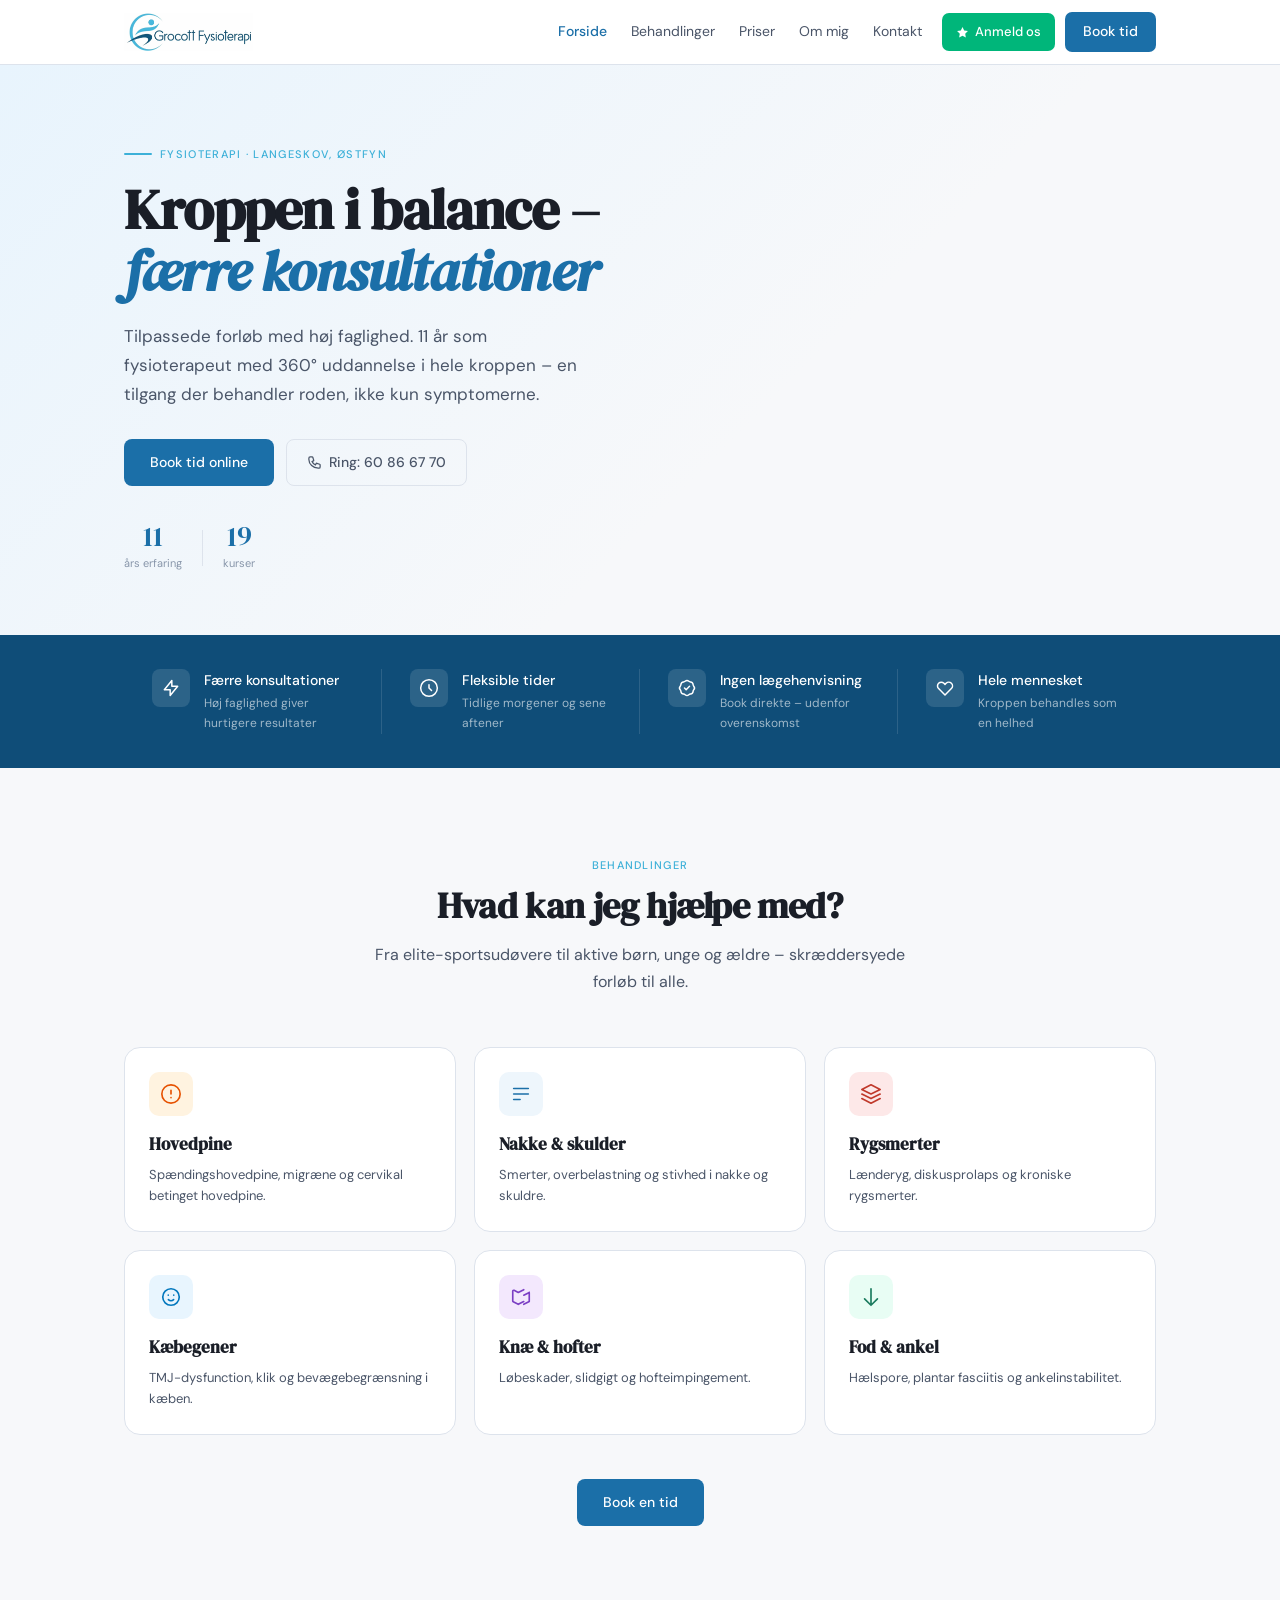
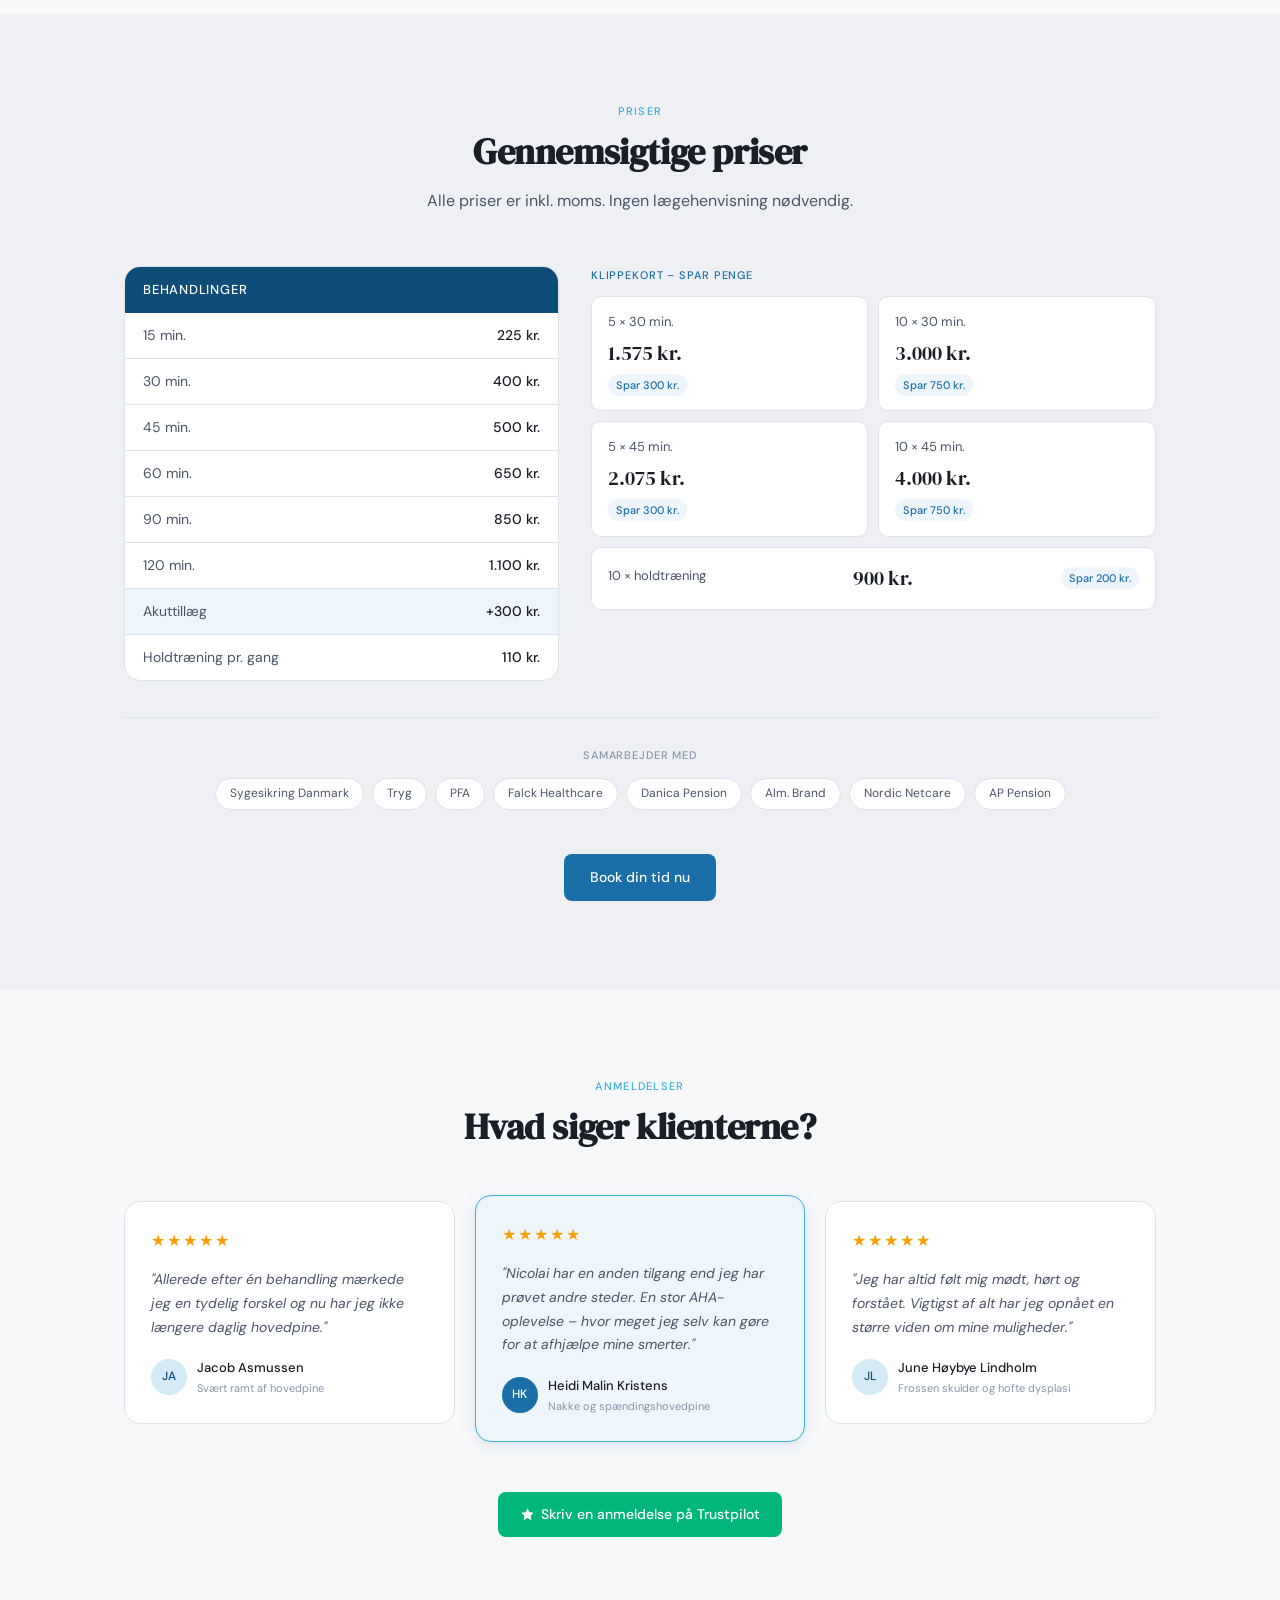
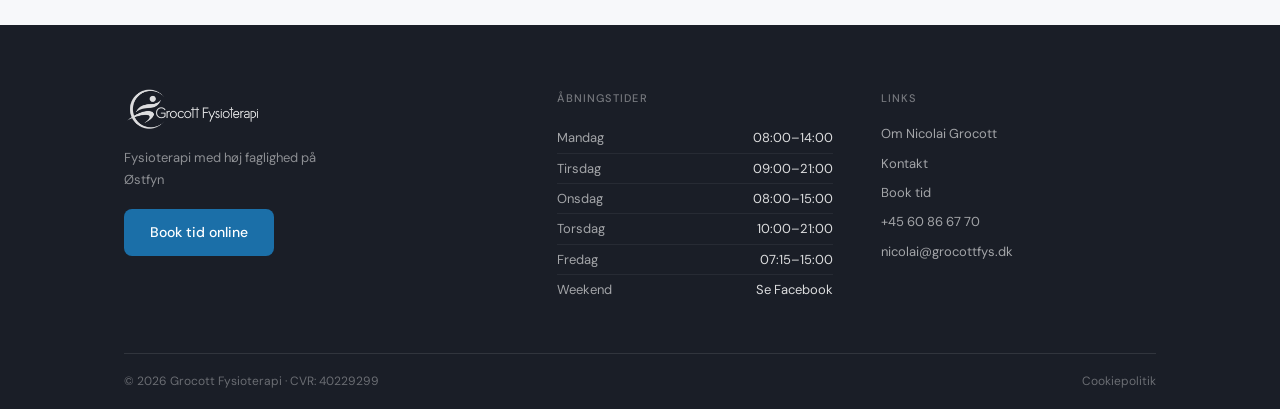
==== commit 48101aee: "update" ====
--- a/index.html
+++ b/index.html
@@ -145,7 +145,7 @@
     <div class="container">
       <div class="footer__grid">
         <div class="footer__brand">
-          <img src="logo.png" alt="Grocott Fysioterapi" class="footer__logo" />
+          <img src="img/logo_transparent.png" alt="Grocott Fysioterapi" class="footer__logo" />
           <p class="footer__tagline">Fysioterapi med høj faglighed på Østfyn</p>
           <a href="booking.html" class="btn-primary" style="margin-top:18px;display:inline-block">Book tid online</a>
         </div>
@@ -160,10 +160,10 @@
         </div>
         <div class="footer__col">
           <div class="footer__col-title">Links</div>
-          <a class="footer__link" href="om.html">Om Nicolai Grocott</a>
-          <a class="footer__link" href="kontakt.html">Kontakt</a>
+          <a class="footer__link" href="about.html">Om Nicolai Grocott</a>
+          <a class="footer__link" href="contact.html">Kontakt</a>
           <a class="footer__link" href="booking.html">Book tid</a>
-          <a class="footer__link" href="tel:60866770">60 86 67 70</a>
+          <a class="footer__link" href="tel:60866770">+45 60 86 67 70</a>
           <a class="footer__link" href="mailto:nicolai@grocottfys.dk">nicolai@grocottfys.dk</a>
         </div>
       </div>
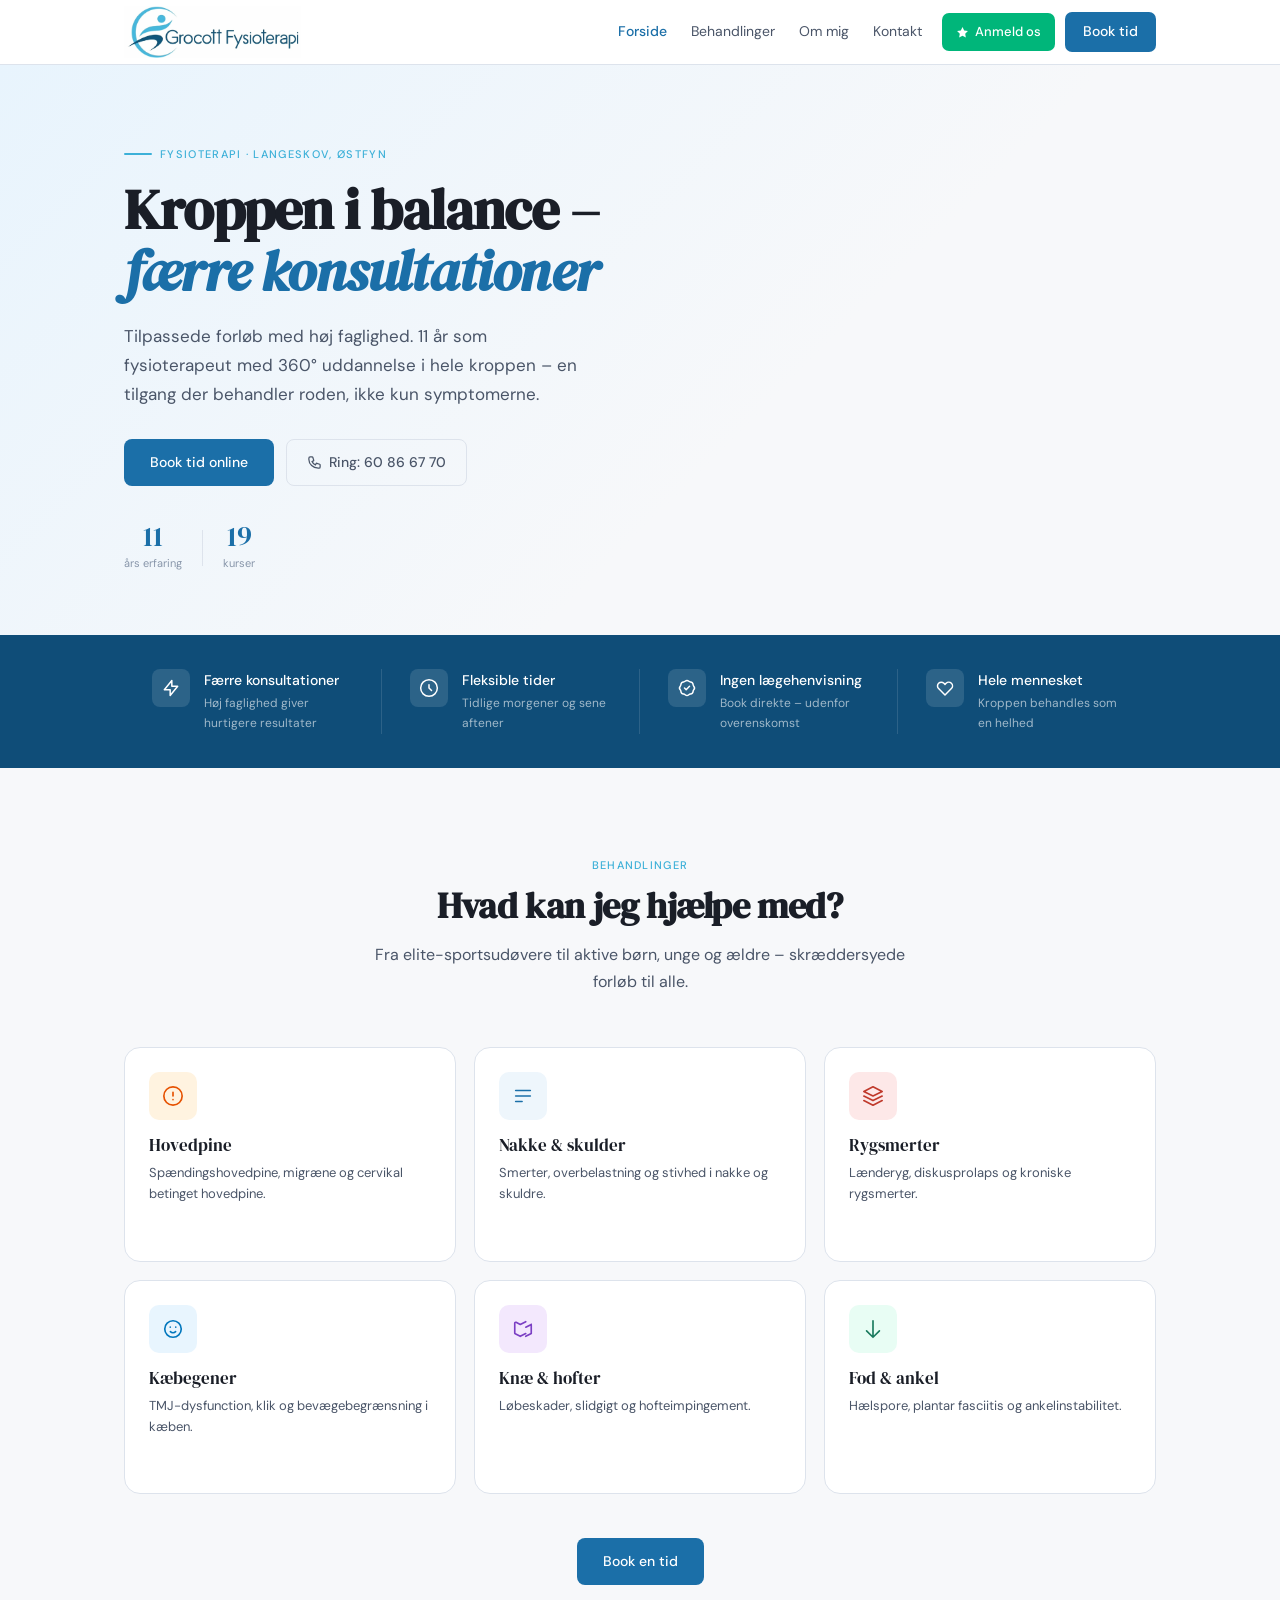
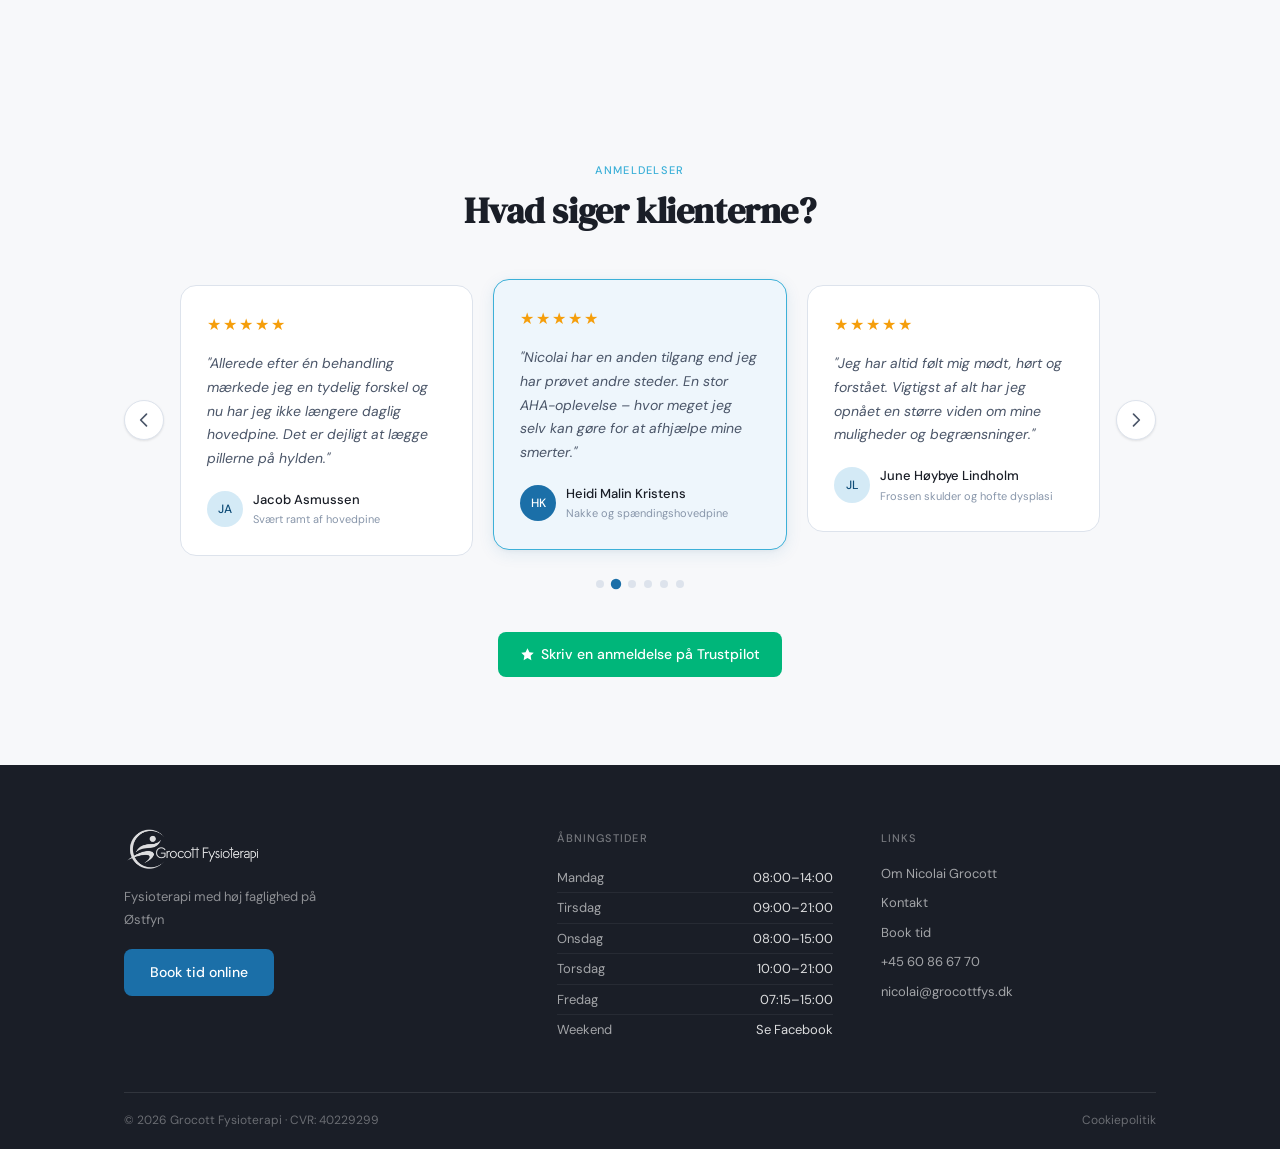
==== commit 11f6e880: "Rehaul" ====
--- a/index.html
+++ b/index.html
@@ -15,13 +15,13 @@
       <nav class="nav__links" id="navLinks">
         <a href="index.html" class="nav__link nav__link--active">Forside</a>
         <a href="index.html#behandlinger" class="nav__link">Behandlinger</a>
-        <a href="index.html#priser" class="nav__link">Priser</a>
         <a href="about.html" class="nav__link">Om mig</a>
         <a href="contact.html" class="nav__link">Kontakt</a>
+        <!-- Book tid i mobilmenuen — skjult på desktop via CSS -->
+        <a href="booking.html" class="btn-book-nav nav__book-mobile">Book tid</a>
       </nav>
       <div class="nav__actions">
         <a href="https://dk.trustpilot.com/review/grocottfys.dk" target="_blank" rel="noopener" class="btn-review">
-          <!-- Trustpilot stjerne-ikon -->
           <svg width="13" height="13" viewBox="0 0 24 24" fill="currentColor"><path d="M12 2l3.09 6.26L22 9.27l-5 4.87 1.18 6.88L12 17.77l-6.18 3.25L7 14.14 2 9.27l6.91-1.01L12 2z"/></svg>
           Anmeld os
         </a>
@@ -71,69 +71,57 @@
         <h2 class="section__title">Hvad kan jeg hjælpe med?</h2>
         <p class="section__sub">Fra elite-sportsudøvere til aktive børn, unge og ældre – skræddersyede forløb til alle.</p>
       </div>
+      <!-- Klassen er "treat" — det er hvad app.js leder efter med querySelectorAll('.treat') -->
       <div class="treatments-grid">
-        <div class="treat-card"><div class="treat-card__icon treat-card__icon--1"><svg width="22" height="22" viewBox="0 0 24 24" fill="none" stroke="currentColor" stroke-width="1.8"><circle cx="12" cy="12" r="10"/><path stroke-linecap="round" d="M12 8v4M12 16h.01"/></svg></div><h3 class="treat-card__name">Hovedpine</h3><p class="treat-card__desc">Spændingshovedpine, migræne og cervikal betinget hovedpine.</p></div>
-        <div class="treat-card"><div class="treat-card__icon treat-card__icon--2"><svg width="22" height="22" viewBox="0 0 24 24" fill="none" stroke="currentColor" stroke-width="1.8"><path stroke-linecap="round" stroke-linejoin="round" d="M4 6h16M4 12h16M4 18h7"/></svg></div><h3 class="treat-card__name">Nakke & skulder</h3><p class="treat-card__desc">Smerter, overbelastning og stivhed i nakke og skuldre.</p></div>
-        <div class="treat-card"><div class="treat-card__icon treat-card__icon--3"><svg width="22" height="22" viewBox="0 0 24 24" fill="none" stroke="currentColor" stroke-width="1.8"><path stroke-linecap="round" stroke-linejoin="round" d="M12 2L2 7l10 5 10-5-10-5zM2 17l10 5 10-5M2 12l10 5 10-5"/></svg></div><h3 class="treat-card__name">Rygsmerter</h3><p class="treat-card__desc">Lænderyg, diskusprolaps og kroniske rygsmerter.</p></div>
-        <div class="treat-card"><div class="treat-card__icon treat-card__icon--4"><svg width="22" height="22" viewBox="0 0 24 24" fill="none" stroke="currentColor" stroke-width="1.8"><path stroke-linecap="round" stroke-linejoin="round" d="M14.828 14.828a4 4 0 01-5.656 0M9 10h.01M15 10h.01M21 12a9 9 0 11-18 0 9 9 0 0118 0z"/></svg></div><h3 class="treat-card__name">Kæbegener</h3><p class="treat-card__desc">TMJ-dysfunction, klik og bevægebegrænsning i kæben.</p></div>
-        <div class="treat-card"><div class="treat-card__icon treat-card__icon--5"><svg width="22" height="22" viewBox="0 0 24 24" fill="none" stroke="currentColor" stroke-width="1.8"><path stroke-linecap="round" stroke-linejoin="round" d="M9 20l-5.447-2.724A1 1 0 013 16.382V5.618a1 1 0 011.447-.894L9 7m0 13l6-3m-6-10l6-3m6 3l-6 3m6-3v10l-6 3"/></svg></div><h3 class="treat-card__name">Knæ & hofter</h3><p class="treat-card__desc">Løbeskader, slidgigt og hofteimpingement.</p></div>
-        <div class="treat-card"><div class="treat-card__icon treat-card__icon--6"><svg width="22" height="22" viewBox="0 0 24 24" fill="none" stroke="currentColor" stroke-width="1.8"><path stroke-linecap="round" stroke-linejoin="round" d="M19 14l-7 7m0 0l-7-7m7 7V3"/></svg></div><h3 class="treat-card__name">Fod & ankel</h3><p class="treat-card__desc">Hælspore, plantar fasciitis og ankelinstabilitet.</p></div>
+        <div class="treat"><div class="treat__icon" data-c="1"><svg width="22" height="22" viewBox="0 0 24 24" fill="none" stroke="currentColor" stroke-width="1.8"><circle cx="12" cy="12" r="10"/><path stroke-linecap="round" d="M12 8v4M12 16h.01"/></svg></div><h3 class="treat__name">Hovedpine</h3><p class="treat__desc">Spændingshovedpine, migræne og cervikal betinget hovedpine.</p></div>
+        <div class="treat"><div class="treat__icon" data-c="2"><svg width="22" height="22" viewBox="0 0 24 24" fill="none" stroke="currentColor" stroke-width="1.8"><path stroke-linecap="round" stroke-linejoin="round" d="M4 6h16M4 12h16M4 18h7"/></svg></div><h3 class="treat__name">Nakke & skulder</h3><p class="treat__desc">Smerter, overbelastning og stivhed i nakke og skuldre.</p></div>
+        <div class="treat"><div class="treat__icon" data-c="3"><svg width="22" height="22" viewBox="0 0 24 24" fill="none" stroke="currentColor" stroke-width="1.8"><path stroke-linecap="round" stroke-linejoin="round" d="M12 2L2 7l10 5 10-5-10-5zM2 17l10 5 10-5M2 12l10 5 10-5"/></svg></div><h3 class="treat__name">Rygsmerter</h3><p class="treat__desc">Lænderyg, diskusprolaps og kroniske rygsmerter.</p></div>
+        <div class="treat"><div class="treat__icon" data-c="4"><svg width="22" height="22" viewBox="0 0 24 24" fill="none" stroke="currentColor" stroke-width="1.8"><path stroke-linecap="round" stroke-linejoin="round" d="M14.828 14.828a4 4 0 01-5.656 0M9 10h.01M15 10h.01M21 12a9 9 0 11-18 0 9 9 0 0118 0z"/></svg></div><h3 class="treat__name">Kæbegener</h3><p class="treat__desc">TMJ-dysfunction, klik og bevægebegrænsning i kæben.</p></div>
+        <div class="treat"><div class="treat__icon" data-c="5"><svg width="22" height="22" viewBox="0 0 24 24" fill="none" stroke="currentColor" stroke-width="1.8"><path stroke-linecap="round" stroke-linejoin="round" d="M9 20l-5.447-2.724A1 1 0 013 16.382V5.618a1 1 0 011.447-.894L9 7m0 13l6-3m-6-10l6-3m6 3l-6 3m6-3v10l-6 3"/></svg></div><h3 class="treat__name">Knæ & hofter</h3><p class="treat__desc">Løbeskader, slidgigt og hofteimpingement.</p></div>
+        <div class="treat"><div class="treat__icon" data-c="6"><svg width="22" height="22" viewBox="0 0 24 24" fill="none" stroke="currentColor" stroke-width="1.8"><path stroke-linecap="round" stroke-linejoin="round" d="M19 14l-7 7m0 0l-7-7m7 7V3"/></svg></div><h3 class="treat__name">Fod & ankel</h3><p class="treat__desc">Hælspore, plantar fasciitis og ankelinstabilitet.</p></div>
       </div>
       <div class="section__cta"><a href="booking.html" class="btn-primary">Book en tid</a></div>
     </div>
   </section>
 
-  <section class="section section--alt" id="priser">
-    <div class="container">
-      <div class="section__head">
-        <div class="eyebrow">Priser</div>
-        <h2 class="section__title">Gennemsigtige priser</h2>
-        <p class="section__sub">Alle priser er inkl. moms. Ingen lægehenvisning nødvendig.</p>
+  <!-- Modal popup til behandlinger — app.js åbner den ved klik på .treat -->
+  <div class="modal" id="treatModal" role="dialog" aria-modal="true" aria-labelledby="modalTitle">
+    <div class="modal__box">
+      <div class="modal__header">
+        <h2 class="modal__title" id="modalTitle"></h2>
+        <button class="modal__close" id="modalClose" type="button" aria-label="Luk">
+          <svg width="20" height="20" viewBox="0 0 24 24" fill="none" stroke="currentColor" stroke-width="2"><path stroke-linecap="round" stroke-linejoin="round" d="M6 18L18 6M6 6l12 12"/></svg>
+        </button>
       </div>
-      <div class="prices-wrap">
-        <div class="prices-table">
-          <div class="prices-table__head">Behandlinger</div>
-          <div class="price-row"><span>15 min.</span><span class="price-row__val">225 kr.</span></div>
-          <div class="price-row"><span>30 min.</span><span class="price-row__val">400 kr.</span></div>
-          <div class="price-row"><span>45 min.</span><span class="price-row__val">500 kr.</span></div>
-          <div class="price-row"><span>60 min.</span><span class="price-row__val">650 kr.</span></div>
-          <div class="price-row"><span>90 min.</span><span class="price-row__val">850 kr.</span></div>
-          <div class="price-row"><span>120 min.</span><span class="price-row__val">1.100 kr.</span></div>
-          <div class="price-row price-row--accent"><span>Akuttillæg</span><span class="price-row__val">+300 kr.</span></div>
-          <div class="price-row"><span>Holdtræning pr. gang</span><span class="price-row__val">110 kr.</span></div>
-        </div>
-        <div class="klippekort">
-          <div class="klippekort__label">Klippekort – spar penge</div>
-          <div class="klippekort__grid">
-            <div class="kk-card"><div class="kk-card__top">5 × 30 min.</div><div class="kk-card__price">1.575 kr.</div><div class="kk-card__save">Spar 300 kr.</div></div>
-            <div class="kk-card"><div class="kk-card__top">10 × 30 min.</div><div class="kk-card__price">3.000 kr.</div><div class="kk-card__save">Spar 750 kr.</div></div>
-            <div class="kk-card"><div class="kk-card__top">5 × 45 min.</div><div class="kk-card__price">2.075 kr.</div><div class="kk-card__save">Spar 300 kr.</div></div>
-            <div class="kk-card"><div class="kk-card__top">10 × 45 min.</div><div class="kk-card__price">4.000 kr.</div><div class="kk-card__save">Spar 750 kr.</div></div>
-            <div class="kk-card kk-card--wide"><div class="kk-card__top">10 × holdtræning</div><div class="kk-card__price">900 kr.</div><div class="kk-card__save">Spar 200 kr.</div></div>
-          </div>
-        </div>
+      <div class="modal__body"><div class="modal__content"></div></div>
+      <div class="modal__footer">
+        <a href="booking.html" class="btn-primary">Book en tid</a>
+        <button class="btn-ghost" id="modalClose2" type="button">Luk</button>
       </div>
-      <div class="insurance-strip">
-        <div class="insurance-strip__label">Samarbejder med</div>
-        <div class="insurance-strip__logos"><span>Sygesikring Danmark</span><span>Tryg</span><span>PFA</span><span>Falck Healthcare</span><span>Danica Pension</span><span>Alm. Brand</span><span>Nordic Netcare</span><span>AP Pension</span></div>
-      </div>
-      <div class="section__cta"><a href="booking.html" class="btn-primary">Book din tid nu</a></div>
     </div>
-  </section>
+  </div>
 
-  <section class="section" id="anmeldelser">
+
+  <!-- Karrusel — app.js leder efter id="carouselTrack" og id="reviewsCarousel" -->
+  <section class="section" id="reviewsCarousel">
     <div class="container">
       <div class="section__head">
         <div class="eyebrow">Anmeldelser</div>
         <h2 class="section__title">Hvad siger klienterne?</h2>
       </div>
-      <div class="reviews-grid">
-        <div class="review-card"><div class="review-card__stars">★★★★★</div><p class="review-card__text">"Allerede efter én behandling mærkede jeg en tydelig forskel og nu har jeg ikke længere daglig hovedpine."</p><div class="review-card__author"><div class="review-card__avatar">JA</div><div><div class="review-card__name">Jacob Asmussen</div><div class="review-card__label">Svært ramt af hovedpine</div></div></div></div>
-        <div class="review-card review-card--featured"><div class="review-card__stars">★★★★★</div><p class="review-card__text">"Nicolai har en anden tilgang end jeg har prøvet andre steder. En stor AHA-oplevelse – hvor meget jeg selv kan gøre for at afhjælpe mine smerter."</p><div class="review-card__author"><div class="review-card__avatar">HK</div><div><div class="review-card__name">Heidi Malin Kristens</div><div class="review-card__label">Nakke og spændingshovedpine</div></div></div></div>
-        <div class="review-card"><div class="review-card__stars">★★★★★</div><p class="review-card__text">"Jeg har altid følt mig mødt, hørt og forstået. Vigtigst af alt har jeg opnået en større viden om mine muligheder."</p><div class="review-card__author"><div class="review-card__avatar">JL</div><div><div class="review-card__name">June Høybye Lindholm</div><div class="review-card__label">Frossen skulder og hofte dysplasi</div></div></div></div>
+      <div class="carousel">
+        <button class="carousel__btn carousel__btn--prev" id="carouselPrev" type="button" aria-label="Forrige anmeldelse">
+          <svg width="20" height="20" viewBox="0 0 24 24" fill="none" stroke="currentColor" stroke-width="2"><path stroke-linecap="round" stroke-linejoin="round" d="M15 19l-7-7 7-7"/></svg>
+        </button>
+        <!-- Anmeldelseskort indsættes her af app.js -->
+        <div class="reviews-grid" id="carouselTrack"></div>
+        <button class="carousel__btn carousel__btn--next" id="carouselNext" type="button" aria-label="Næste anmeldelse">
+          <svg width="20" height="20" viewBox="0 0 24 24" fill="none" stroke="currentColor" stroke-width="2"><path stroke-linecap="round" stroke-linejoin="round" d="M9 5l7 7-7 7"/></svg>
+        </button>
       </div>
+      <div class="carousel__dots" id="carouselDots"></div>
       <div class="section__cta">
-        <a href="https://dk.trustpilot.com/review/grocottfys.dk" target="_blank" class="btn-review btn-review--large">
+        <a href="https://dk.trustpilot.com/review/grocottfys.dk" target="_blank" rel="noopener" class="btn-review btn-review--large">
           <svg width="15" height="15" viewBox="0 0 24 24" fill="currentColor"><path d="M12 2l3.09 6.26L22 9.27l-5 4.87 1.18 6.88L12 17.77l-6.18 3.25L7 14.14 2 9.27l6.91-1.01L12 2z"/></svg>
           Skriv en anmeldelse på Trustpilot
         </a>
@@ -174,6 +162,8 @@
     </div>
   </footer>
 
+  <!-- Kun ét script-tag — app.js indeholder alt -->
   <script src="app.js"></script>
+
 </body>
 </html>
--- a/style.css
+++ b/style.css
@@ -122,7 +122,7 @@
 }
 
 .nav__logo { flex-shrink: 0; line-height: 0; text-decoration: none; }
-.nav__logo-img { height: 38px; width: auto; display: block; }
+.nav__logo-img { height: 52px; width: auto; display: block; }
 
 .nav__links { display: flex; align-items: center; gap: 24px; margin-left: auto; }
 
@@ -416,16 +416,20 @@
 .bview { display: none; }
 .bview--active { display: block; }
 
+/* Booking trin — skjul alle, vis kun det aktive */
+.view { display: none; }
+.view--active { display: block; }
+
 /* Service cards */
 .service-list { display: flex; flex-direction: column; gap: 9px; }
-.service-card { border: 1.5px solid var(--border); border-radius: var(--radius); padding: 13px 16px; cursor: pointer; display: flex; align-items: center; gap: 13px; transition: border-color .15s, background .15s, transform .12s; position: relative; }
-.service-card::before { content: ''; position: absolute; left: 0; top: 0; bottom: 0; width: 3px; background: var(--blue); transform: scaleY(0); transition: transform .2s; border-radius: 2px 0 0 2px; }
-.service-card:hover { border-color: var(--blue-mid); background: var(--blue-xlight); transform: translateX(2px); }
-.service-card:hover::before, .service-card--selected::before { transform: scaleY(1); }
-.service-card--selected { border-color: var(--blue); background: var(--blue-xlight); }
+.service { border: 1.5px solid var(--border); border-radius: var(--radius); padding: 13px 16px; cursor: pointer; display: flex; align-items: center; gap: 13px; transition: border-color .15s, background .15s, transform .12s; position: relative; }
+.service::before { content: ''; position: absolute; left: 0; top: 0; bottom: 0; width: 3px; background: var(--blue); transform: scaleY(0); transition: transform .2s; border-radius: 2px 0 0 2px; }
+.service:hover { border-color: var(--blue-mid); background: var(--blue-xlight); transform: translateX(2px); }
+.service:hover::before, .service--selected::before { transform: scaleY(1); }
+.service--selected { border-color: var(--blue); background: var(--blue-xlight); }
 
 .svc-check { width: 20px; height: 20px; border-radius: 50%; border: 1.5px solid var(--border); flex-shrink: 0; display: flex; align-items: center; justify-content: center; transition: all .2s; }
-.service-card--selected .svc-check { background: var(--blue); border-color: var(--blue); }
+.service--selected .svc-check { background: var(--blue); border-color: var(--blue); }
 .svc-info { flex: 1; min-width: 0; }
 .svc-name { font-weight: 500; font-size: 14px; }
 .svc-desc { font-size: 12px; color: var(--text-soft); margin-top: 1px; }
@@ -548,6 +552,7 @@
 @media (max-width: 640px) {
   .nav__links { display: none; }
   .nav__actions .btn-review { display: none; }
+  .nav__actions .btn-book-nav { display: none; }
   .hamburger { display: flex; }
   .nav__links.open { display: flex; flex-direction: column; position: absolute; top: 64px; left: 0; right: 0; background: var(--white); border-bottom: 1px solid var(--border); padding: 16px 24px; gap: 16px; z-index: 199; }
   .booking-layout { grid-template-columns: 1fr; }
@@ -736,3 +741,97 @@
 /* Btn-row hjælpeklasse */
 .btn-row { display: flex; justify-content: flex-end; gap: 10px; margin-top: 20px; }
 .btn-row--center { justify-content: center; }
+
+
+/* ═══════════════════════════════════════════════════════════
+   TILFØJET: Modal, Karrusel og Nav mobilmenu
+   ═══════════════════════════════════════════════════════════ */
+
+/* ── BEHANDLINGSKORT: hover og "Læs mere" hint ────────────── */
+.treat {
+  background: #fff;
+  border: 1px solid var(--border);
+  border-radius: var(--radius-lg);
+  padding: 24px;
+  transition: box-shadow .2s, transform .2s, border-color .2s;
+  cursor: pointer;
+  position: relative;
+}
+.treat:hover { box-shadow: var(--shadow-md); transform: translateY(-2px); border-color: var(--blue-mid); }
+.treat__icon { width: 48px; height: 48px; border-radius: 10px; display: flex; align-items: center; justify-content: center; margin-bottom: 14px; }
+.treat__icon[data-c="1"] { background: #fff3e0; color: #e65100; }
+.treat__icon[data-c="2"] { background: var(--blue-xlight); color: var(--blue); }
+.treat__icon[data-c="3"] { background: #fde8e8; color: #c0392b; }
+.treat__icon[data-c="4"] { background: #e8f5fe; color: #0277bd; }
+.treat__icon[data-c="5"] { background: #f3e8fd; color: #7b3fc4; }
+.treat__icon[data-c="6"] { background: #e8fdf4; color: #1a7a5e; }
+.treat__name { font: 400 17px/1.3 'DM Serif Display', serif; margin-bottom: 7px; }
+.treat__desc { font-size: 13px; color: var(--text-mid); line-height: 1.6; }
+.treat__hint { font-size: 12px; font-weight: 500; color: var(--blue); margin-top: 12px; opacity: 0; transform: translateY(4px); transition: opacity .2s, transform .2s; }
+.treat:hover .treat__hint { opacity: 1; transform: translateY(0); }
+
+/* ── MODAL ────────────────────────────────────────────────── */
+.modal { display: none; position: fixed; inset: 0; z-index: 500; background: rgba(15,22,36,.55); backdrop-filter: blur(3px); align-items: center; justify-content: center; padding: 20px; }
+.modal--open { display: flex; }
+.modal-open { overflow: hidden; }
+.modal__box { background: #fff; border-radius: var(--radius-lg); box-shadow: 0 24px 64px rgba(15,22,36,.22); max-width: 600px; width: 100%; max-height: 90vh; display: flex; flex-direction: column; animation: slideUp .22s cubic-bezier(.34,1.56,.64,1) both; overflow: hidden; }
+@keyframes slideUp { from { transform: translateY(20px); opacity: 0; } to { transform: translateY(0); opacity: 1; } }
+.modal__header { display: flex; align-items: center; justify-content: space-between; padding: 20px 24px 18px; border-bottom: 1px solid var(--border); flex-shrink: 0; }
+.modal__title { font: 400 22px/1.2 'DM Serif Display', serif; }
+.modal__close { width: 36px; height: 36px; border-radius: 8px; border: 1px solid var(--border); background: none; cursor: pointer; display: flex; align-items: center; justify-content: center; color: var(--text-mid); transition: all var(--ease); flex-shrink: 0; }
+.modal__close:hover { background: var(--sand-dark); color: var(--text); }
+.modal__body { padding: 24px; overflow-y: auto; flex: 1; }
+.modal__short { font-size: 15px; color: var(--blue-mid); font-weight: 500; margin-bottom: 20px; padding-bottom: 16px; border-bottom: 1px solid var(--border); }
+.modal__content p { font-size: 14px; color: var(--text-mid); line-height: 1.75; margin-bottom: 14px; }
+.modal__content h4 { font: 400 16px/1.3 'DM Serif Display', serif; margin: 20px 0 10px; }
+.modal__content ul { list-style: none; display: flex; flex-direction: column; gap: 7px; margin-bottom: 14px; }
+.modal__content ul li { display: flex; align-items: flex-start; gap: 9px; font-size: 14px; color: var(--text-mid); line-height: 1.5; }
+.modal__content ul li::before { content: ''; flex-shrink: 0; margin-top: 7px; width: 6px; height: 6px; border-radius: 50%; background: var(--blue-mid); }
+.modal__footer { display: flex; gap: 10px; padding: 16px 24px; border-top: 1px solid var(--border); flex-shrink: 0; }
+
+/* ── KARRUSEL ─────────────────────────────────────────────── */
+.carousel { display: flex; align-items: center; gap: 16px; }
+.carousel__btn { flex-shrink: 0; width: 40px; height: 40px; border-radius: 50%; border: 1.5px solid var(--border); background: #fff; cursor: pointer; display: flex; align-items: center; justify-content: center; color: var(--text-mid); transition: all var(--ease); box-shadow: var(--shadow-sm); }
+.carousel__btn:hover { border-color: var(--blue-mid); background: var(--blue-xlight); color: var(--blue); }
+.carousel__dots { display: flex; justify-content: center; gap: 8px; margin-top: 24px; }
+.carousel__dot { width: 8px; height: 8px; border-radius: 50%; border: none; background: var(--border); cursor: pointer; padding: 0; transition: background var(--ease), transform var(--ease); }
+.carousel__dot--active { background: var(--blue); transform: scale(1.3); }
+.carousel__dot:hover { background: var(--blue-mid); }
+
+/* ── REVIEW-KORT (bruges af karrusel) ─────────────────────── */
+.review { background: #fff; border: 1px solid var(--border); border-radius: var(--radius-lg); padding: 26px; }
+.review--featured { border-color: var(--blue-mid); background: var(--blue-xlight); transform: translateY(-6px); box-shadow: var(--shadow-md); }
+.review__stars { color: #f59e0b; font-size: 16px; margin-bottom: 14px; letter-spacing: 2px; }
+.review__text { font-size: 14px; color: var(--text-mid); line-height: 1.7; margin-bottom: 18px; font-style: italic; }
+.review__author { display: flex; align-items: center; gap: 10px; }
+.review__avatar { width: 36px; height: 36px; border-radius: 50%; background: var(--blue-light); color: var(--blue-dark); font: 500 12px/1 'DM Sans', sans-serif; display: flex; align-items: center; justify-content: center; flex-shrink: 0; }
+.review--featured .review__avatar { background: var(--blue); color: #fff; }
+.review__name { font-size: 13px; font-weight: 500; }
+.review__label { font-size: 11px; color: var(--text-soft); }
+
+/* ── MOBILMENU ────────────────────────────────────────────── */
+/* Book tid i mobilmenuen — skjult på desktop */
+.nav__book-mobile { display: none; }
+
+/* Hamburger X-animation */
+.hamburger span { transition: transform .2s, opacity .2s; }
+.hamburger.is-active span:nth-child(1) { transform: translateY(7px) rotate(45deg); }
+.hamburger.is-active span:nth-child(2) { opacity: 0; transform: scaleX(0); }
+.hamburger.is-active span:nth-child(3) { transform: translateY(-7px) rotate(-45deg); }
+
+@media (max-width: 640px) {
+  /* Vis Book tid i hamburger-menuen */
+  .nav__book-mobile { display: inline-flex; width: 100%; justify-content: center; margin-top: 4px; }
+
+  /* Karrusel: ét kort ad gangen */
+  .reviews-grid { grid-template-columns: 1fr !important; }
+  .reviews-grid .review:not(.review--featured) { display: none; }
+
+  /* Modal: slide op fra bunden */
+  .modal { align-items: flex-end; padding: 0; }
+  .modal__box { max-height: 95vh; border-radius: var(--radius-lg) var(--radius-lg) 0 0; position: fixed; bottom: 0; left: 0; right: 0; max-width: 100%; animation: slideUpMobile .25s ease both; }
+  @keyframes slideUpMobile { from { transform: translateY(100%); } to { transform: translateY(0); } }
+
+  /* Karrusel-pile: skjul på mobil, brug swipe */
+  .carousel__btn { display: none; }
+}
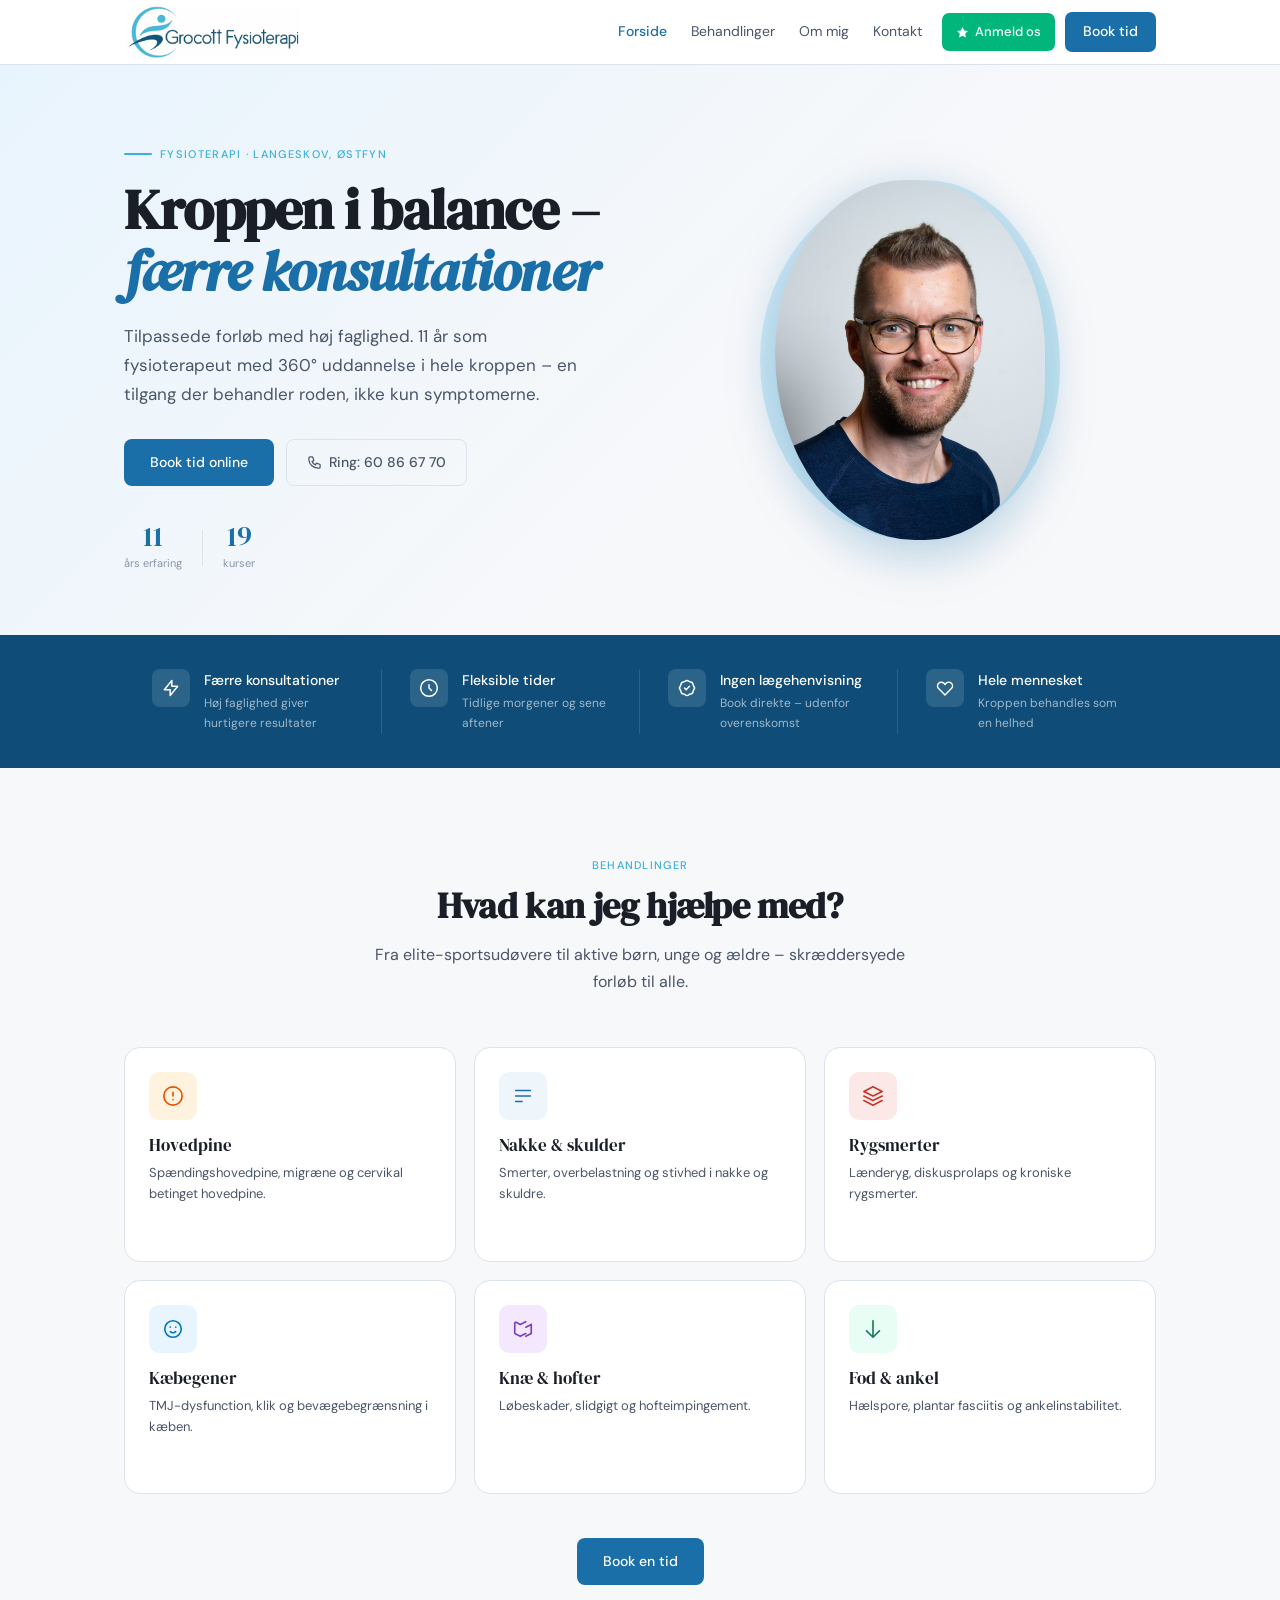
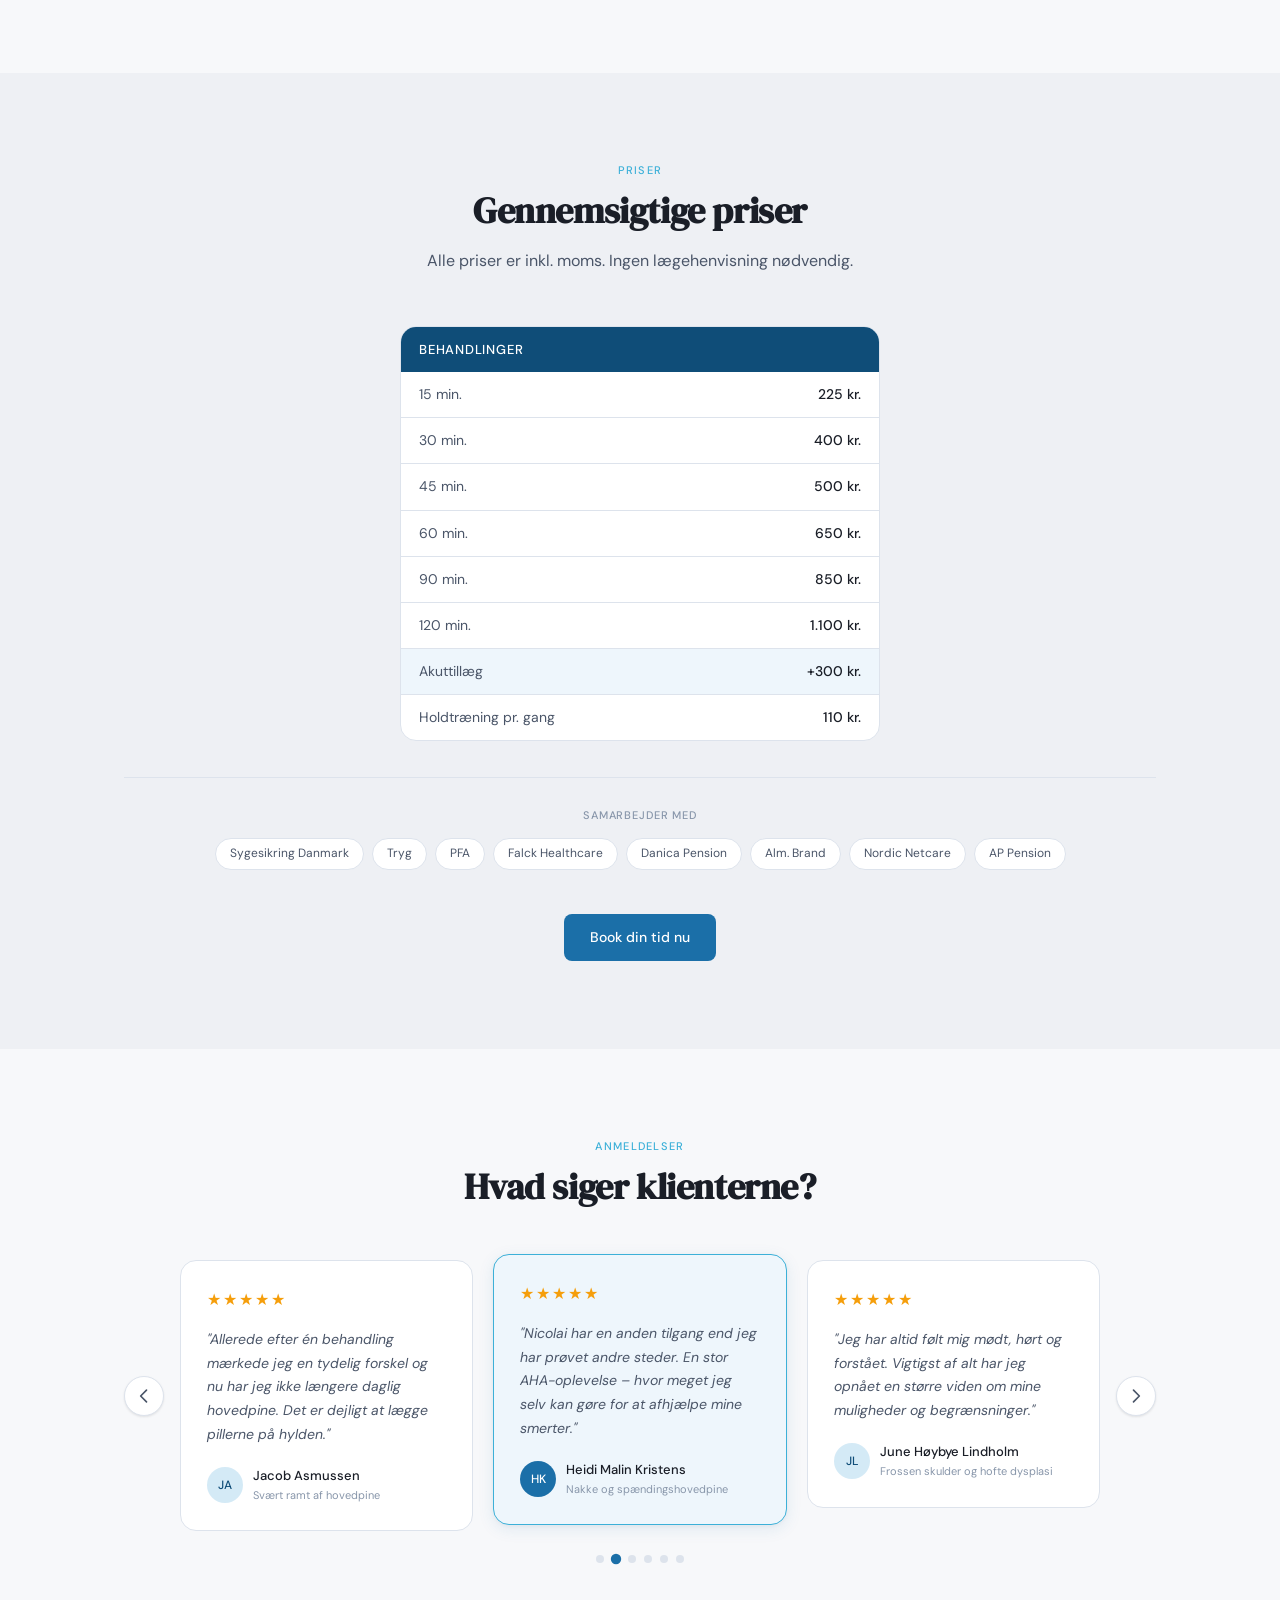
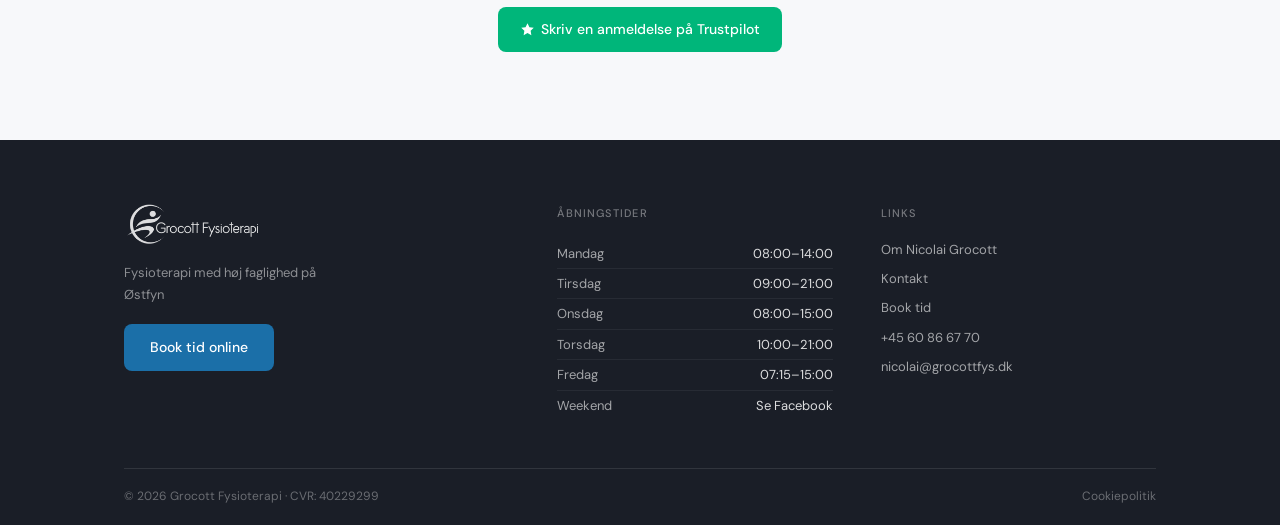
==== commit 1001ab46: "Styling" ====
--- a/index.html
+++ b/index.html
@@ -19,6 +19,11 @@
         <a href="contact.html" class="nav__link">Kontakt</a>
         <!-- Book tid i mobilmenuen — skjult på desktop via CSS -->
         <a href="booking.html" class="btn-book-nav nav__book-mobile">Book tid</a>
+        <!-- Anmeld os vises kun i mobilmenuen -->
+        <a href="https://dk.trustpilot.com/review/grocottfys.dk" target="_blank" rel="noopener" class="btn-review nav__review-mobile">
+          <svg width="13" height="13" viewBox="0 0 24 24" fill="currentColor"><path d="M12 2l3.09 6.26L22 9.27l-5 4.87 1.18 6.88L12 17.77l-6.18 3.25L7 14.14 2 9.27l6.91-1.01L12 2z"/></svg>
+          Anmeld os
+        </a>
       </nav>
       <div class="nav__actions">
         <a href="https://dk.trustpilot.com/review/grocottfys.dk" target="_blank" rel="noopener" class="btn-review">
@@ -50,6 +55,13 @@
           <div class="badge"><span class="badge__num">19</span><span class="badge__lbl">kurser</span></div>
         </div>
       </div>
+
+      <!-- Højre side: foto med bobbel-effekt -->
+      <div class="hero__visual" aria-hidden="true">
+        <div class="hero__bubble"></div>
+        <img src="img/DSC_5429.jpg" alt="Nicolai Grocott — fysioterapeut" class="hero__photo" />
+
+      </div>
     </div>
   </section>
 
@@ -101,6 +113,35 @@
     </div>
   </div>
 
+
+
+  <section class="section section--alt" id="priser">
+    <div class="container">
+      <div class="section__head">
+        <div class="eyebrow">Priser</div>
+        <h2 class="section__title">Gennemsigtige priser</h2>
+        <p class="section__sub">Alle priser er inkl. moms. Ingen lægehenvisning nødvendig.</p>
+      </div>
+      <div class="prices-center">
+        <div class="prices-table">
+          <div class="prices-table__head">Behandlinger</div>
+          <div class="price-row"><span>15 min.</span><span class="price-row__val">225 kr.</span></div>
+          <div class="price-row"><span>30 min.</span><span class="price-row__val">400 kr.</span></div>
+          <div class="price-row"><span>45 min.</span><span class="price-row__val">500 kr.</span></div>
+          <div class="price-row"><span>60 min.</span><span class="price-row__val">650 kr.</span></div>
+          <div class="price-row"><span>90 min.</span><span class="price-row__val">850 kr.</span></div>
+          <div class="price-row"><span>120 min.</span><span class="price-row__val">1.100 kr.</span></div>
+          <div class="price-row price-row--accent"><span>Akuttillæg</span><span class="price-row__val">+300 kr.</span></div>
+          <div class="price-row"><span>Holdtræning pr. gang</span><span class="price-row__val">110 kr.</span></div>
+        </div>
+      </div>
+      <div class="insurance-strip">
+        <div class="insurance-strip__label">Samarbejder med</div>
+        <div class="insurance-strip__logos"><span>Sygesikring Danmark</span><span>Tryg</span><span>PFA</span><span>Falck Healthcare</span><span>Danica Pension</span><span>Alm. Brand</span><span>Nordic Netcare</span><span>AP Pension</span></div>
+      </div>
+      <div class="section__cta"><a href="booking.html" class="btn-primary">Book din tid nu</a></div>
+    </div>
+  </section>
 
   <!-- Karrusel — app.js leder efter id="carouselTrack" og id="reviewsCarousel" -->
   <section class="section" id="reviewsCarousel">
--- a/style.css
+++ b/style.css
@@ -188,10 +188,36 @@
 .badge__sep { width: 1px; height: 36px; background: var(--border); }
 
 .hero__visual {
-  flex: 0 0 340px; position: relative; height: 380px;
+  flex: 0 0 340px; position: relative; height: 420px;
   display: flex; align-items: center; justify-content: center;
 }
-.hero__shape { width: 260px; height: 320px; background: var(--blue-light); border-radius: 55% 45% 50% 50% / 50% 50% 55% 45%; opacity: .45; }
+
+/* Organisk gennemsigtig bobbel bag billedet */
+.hero__bubble {
+  position: absolute;
+  width: 300px; height: 360px;
+  background: linear-gradient(135deg, var(--blue-light) 0%, rgba(58,181,217,.25) 100%);
+  border-radius: 55% 45% 48% 52% / 50% 52% 48% 50%;
+  animation: morphBubble 8s ease-in-out infinite;
+  z-index: 0;
+}
+@keyframes morphBubble {
+  0%,100% { border-radius: 55% 45% 48% 52% / 50% 52% 48% 50%; }
+  33%     { border-radius: 48% 52% 55% 45% / 52% 48% 52% 48%; }
+  66%     { border-radius: 52% 48% 45% 55% / 48% 52% 48% 52%; }
+}
+
+/* Foto oven på bobbelen */
+.hero__photo {
+  position: relative; z-index: 1;
+  width: 270px; height: 360px;
+  object-fit: cover; object-position: center top;
+  border-radius: 50% 50% 46% 54% / 50% 50% 46% 54%;
+  box-shadow: 0 16px 48px rgba(27,111,168,.18);
+  filter: drop-shadow(0 8px 24px rgba(27,111,168,.15));
+}
+
+.hero__shape { display: none; } /* Ikke længere i brug */
 
 .hero__float-card {
   position: absolute; top: 44px; right: 0;
@@ -276,6 +302,9 @@
    ══════════════════════════════════════════════════════ */
 
 .prices-wrap { display: grid; grid-template-columns: 1fr 1.3fr; gap: 32px; align-items: start; }
+/* Centreret pristabel uden klippekort */
+.prices-center { display: flex; justify-content: center; }
+.prices-center .prices-table { max-width: 480px; width: 100%; }
 
 .prices-table { background: var(--white); border: 1px solid var(--border); border-radius: var(--radius-lg); overflow: hidden; }
 .prices-table__head { background: var(--blue-dark); color: #fff; font-size: 13px; font-weight: 500; letter-spacing: .06em; text-transform: uppercase; padding: 12px 18px; }
@@ -456,18 +485,18 @@
 
 /* Time slots */
 .times__label { font-size: 13px; font-weight: 500; color: var(--text-mid); margin-bottom: 10px; padding-bottom: 8px; border-bottom: 1px solid var(--border); }
-.times__date-str { color: var(--blue-dark); }
+.times__date-str, .times__date { color: var(--blue-dark); }
 .times__grid { display: grid; grid-template-columns: repeat(3,1fr); gap: 6px; }
 .times__placeholder { font-size: 13px; color: var(--text-soft); text-align: center; padding: 28px 0; line-height: 1.9; }
-.time-btn { border: 1px solid var(--border); border-radius: 8px; padding: 9px 4px; text-align: center; font-size: 13px; font-family: 'DM Sans', sans-serif; cursor: pointer; background: var(--white); color: var(--text); transition: all .15s; }
-.time-btn:hover { border-color: var(--blue-mid); background: var(--blue-xlight); color: var(--blue-dark); }
-.time-btn--selected { background: var(--blue); border-color: var(--blue); color: #fff; font-weight: 500; }
+.time-btn, .time { border: 1px solid var(--border); border-radius: 8px; padding: 9px 4px; text-align: center; font-size: 13px; font-family: 'DM Sans', sans-serif; cursor: pointer; background: var(--white); color: var(--text); transition: all .15s; }
+.time-btn:hover, .time:hover { border-color: var(--blue-mid); background: var(--blue-xlight); color: var(--blue-dark); }
+.time-btn--selected, .time--selected { background: var(--blue); border-color: var(--blue); color: #fff; font-weight: 500; }
 
 /* Confirm */
 .confirm-row { display: flex; justify-content: space-between; align-items: flex-start; padding: 11px 0; border-bottom: 1px solid var(--border); font-size: 14px; gap: 16px; }
 .confirm-row:last-of-type { border-bottom: none; }
-.confirm-key { color: var(--text-soft); }
-.confirm-val { font-weight: 500; text-align: right; }
+.confirm-key, .confirm-row__k { color: var(--text-soft); }
+.confirm-val, .confirm-row__v { font-weight: 500; text-align: right; }
 .confirm-total { display: flex; justify-content: space-between; padding: 16px 0 0; font-size: 16px; font-weight: 500; border-top: 1px solid var(--border); margin-top: 4px; }
 .confirm-total span:last-child { color: var(--blue-dark); }
 
@@ -811,7 +840,7 @@
 
 /* ── MOBILMENU ────────────────────────────────────────────── */
 /* Book tid i mobilmenuen — skjult på desktop */
-.nav__book-mobile { display: none; }
+.nav__book-mobile, .nav__review-mobile { display: none; }
 
 /* Hamburger X-animation */
 .hamburger span { transition: transform .2s, opacity .2s; }
@@ -821,7 +850,8 @@
 
 @media (max-width: 640px) {
   /* Vis Book tid i hamburger-menuen */
-  .nav__book-mobile { display: inline-flex; width: 100%; justify-content: center; margin-top: 4px; }
+  .nav__book-mobile   { display: inline-flex; width: 100%; justify-content: center; margin-top: 4px; }
+  .nav__review-mobile { display: inline-flex; width: 100%; justify-content: center; margin-top: 4px; }
 
   /* Karrusel: ét kort ad gangen */
   .reviews-grid { grid-template-columns: 1fr !important; }
@@ -835,3 +865,83 @@
   /* Karrusel-pile: skjul på mobil, brug swipe */
   .carousel__btn { display: none; }
 }
+
+
+/* ══ BOOKING: manglende klasser (genereres af booking.js) ══════════════════ */
+
+/* Service-kort indhold */
+.service__check {
+  width: 20px; height: 20px; border-radius: 50%;
+  border: 1.5px solid var(--border);
+  flex-shrink: 0; display: flex; align-items: center; justify-content: center;
+  transition: all .2s;
+  background: var(--white);
+}
+.service--selected .service__check { background: var(--blue); border-color: var(--blue); }
+
+.service__info  { flex: 1; min-width: 0; }
+.service__name  { font-weight: 500; font-size: 14px; color: var(--text); }
+.service__desc  { font-size: 12px; color: var(--text-soft); margin-top: 2px; }
+
+.service__meta  { text-align: right; flex-shrink: 0; }
+.service__price { font-weight: 500; font-size: 14px; color: var(--text); }
+.service__dur   {
+  font-size: 11px; color: var(--text-soft);
+  background: var(--sand); padding: 2px 8px;
+  border-radius: 20px; display: inline-block; margin-top: 3px;
+}
+
+/* Booking-sidebar oversigt */
+.bsum {
+  background: var(--blue-xlight);
+  border: 1px solid rgba(27,111,168,.18);
+  border-radius: var(--radius-lg);
+  padding: 14px 18px;
+}
+.bsum__title {
+  font-size: 10px; font-weight: 500; letter-spacing: .1em;
+  text-transform: uppercase; color: var(--blue);
+  margin-bottom: 10px;
+}
+.bsum__row {
+  display: flex; justify-content: space-between;
+  font-size: 12.5px; padding: 4px 0;
+  border-bottom: 1px solid rgba(27,111,168,.1);
+  color: var(--text-mid);
+}
+.bsum__row:last-child { border-bottom: none; }
+.bsum__row strong    { color: var(--blue-dark); font-weight: 500; }
+
+
+/* ══ OM MIG: profil-billede ════════════════════════════════ */
+.profile-img-frame {
+  position: relative;
+  width: 100%;
+  border-radius: var(--radius-lg);
+  overflow: hidden;
+  box-shadow: var(--shadow-md);
+  aspect-ratio: 3/4;
+  background: var(--blue-xlight);
+}
+.profile-img {
+  width: 100%; height: 100%;
+  object-fit: cover; object-position: center top;
+  display: block;
+}
+
+/* ══ MOBIL: karrusel swipe-hint ════════════════════════════ */
+@media (max-width: 640px) {
+  /* Vis kun midterkortet (featured) på mobil */
+  .carousel__track .review:not(.review--featured) { display: none; }
+  /* Lille hint om at man kan swipe */
+  .carousel::after {
+    content: 'Swipe for flere →';
+    display: block;
+    font-size: 11px;
+    color: var(--text-soft);
+    text-align: center;
+    margin-top: 10px;
+    width: 100%;
+    order: 3;
+  }
+}
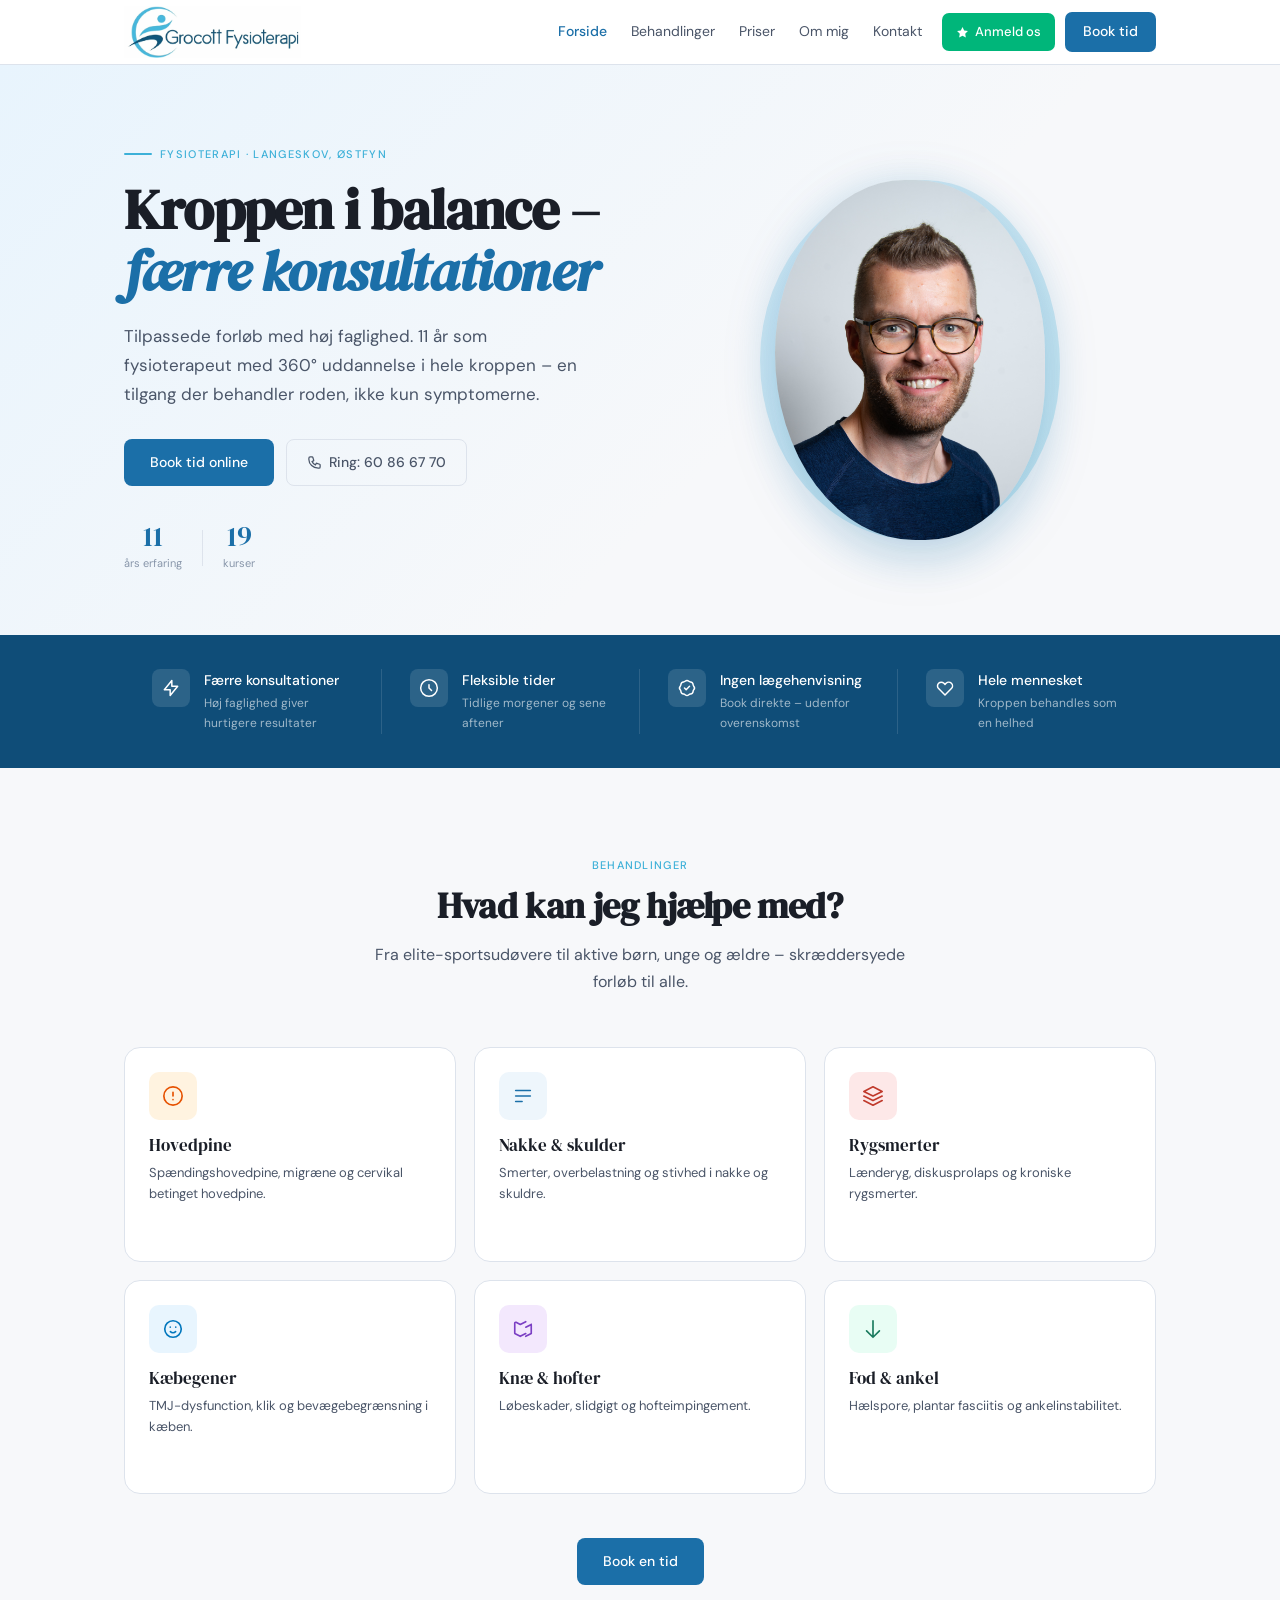
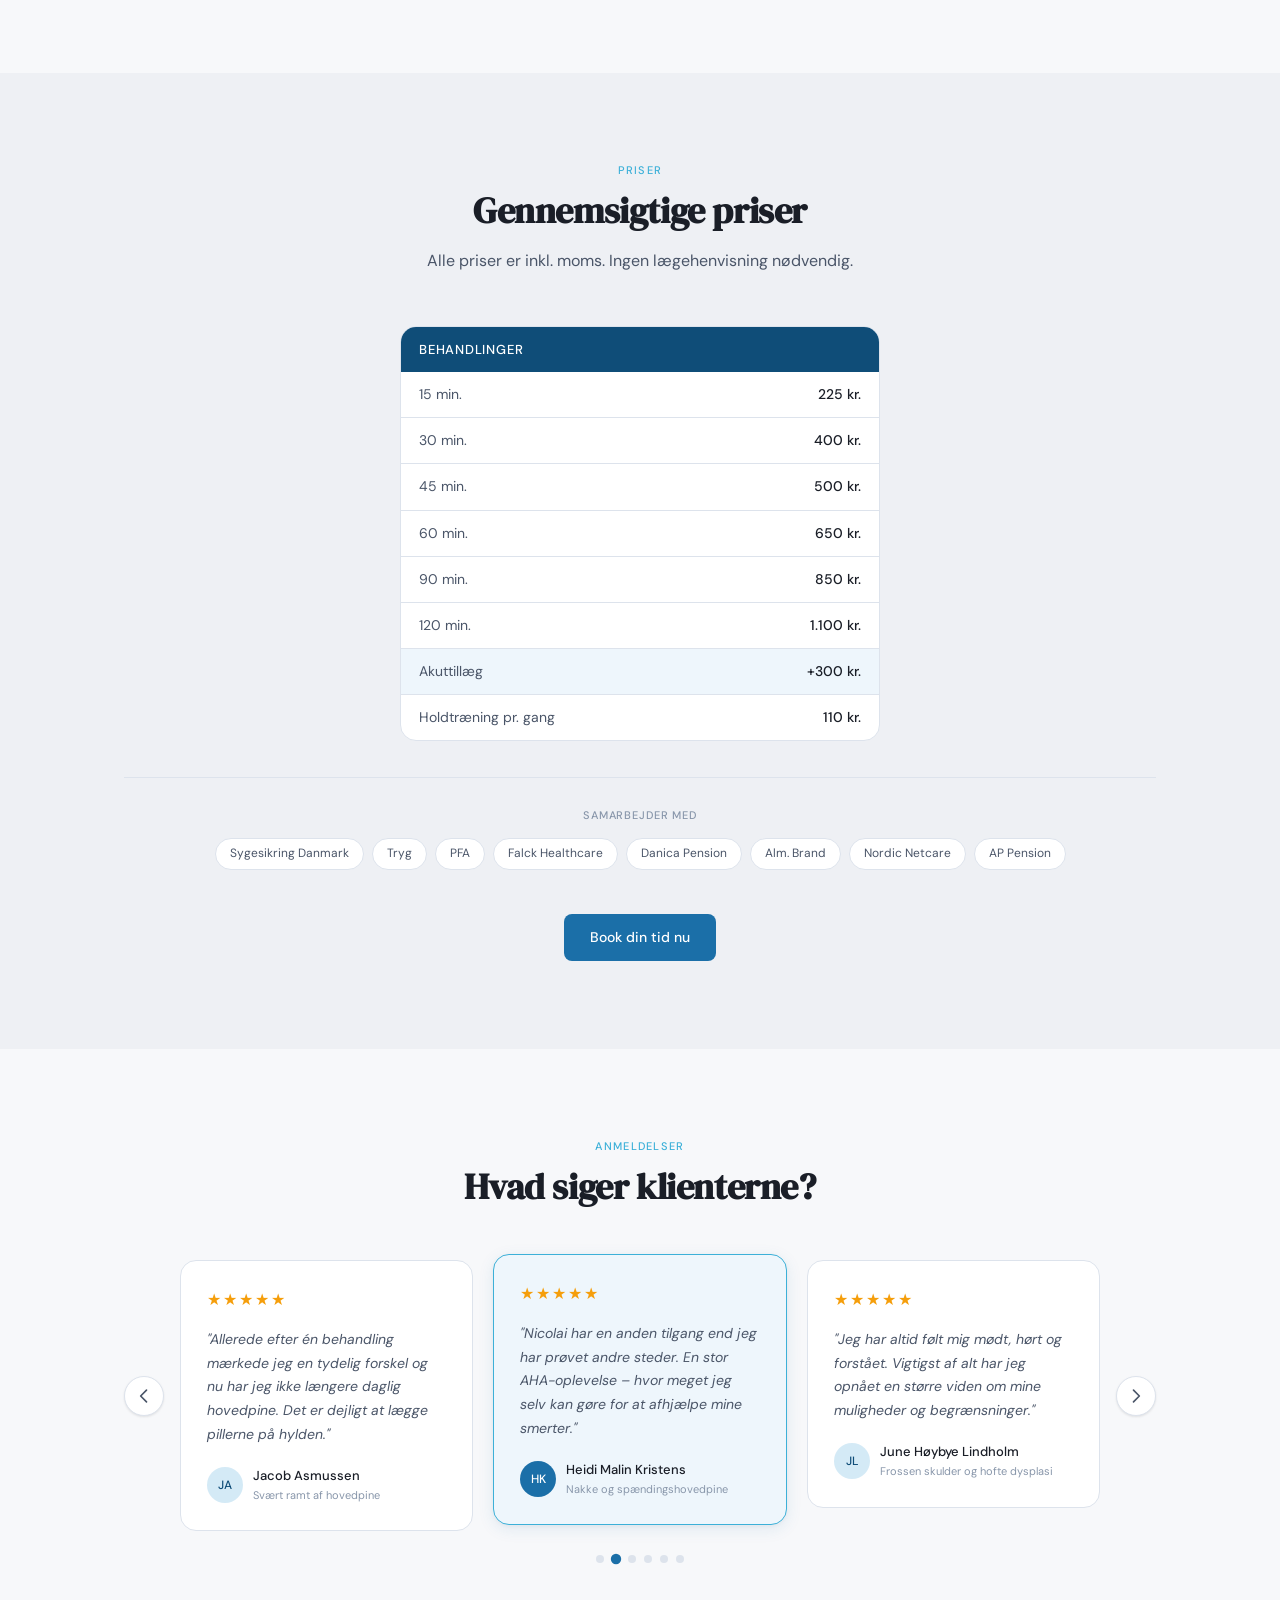
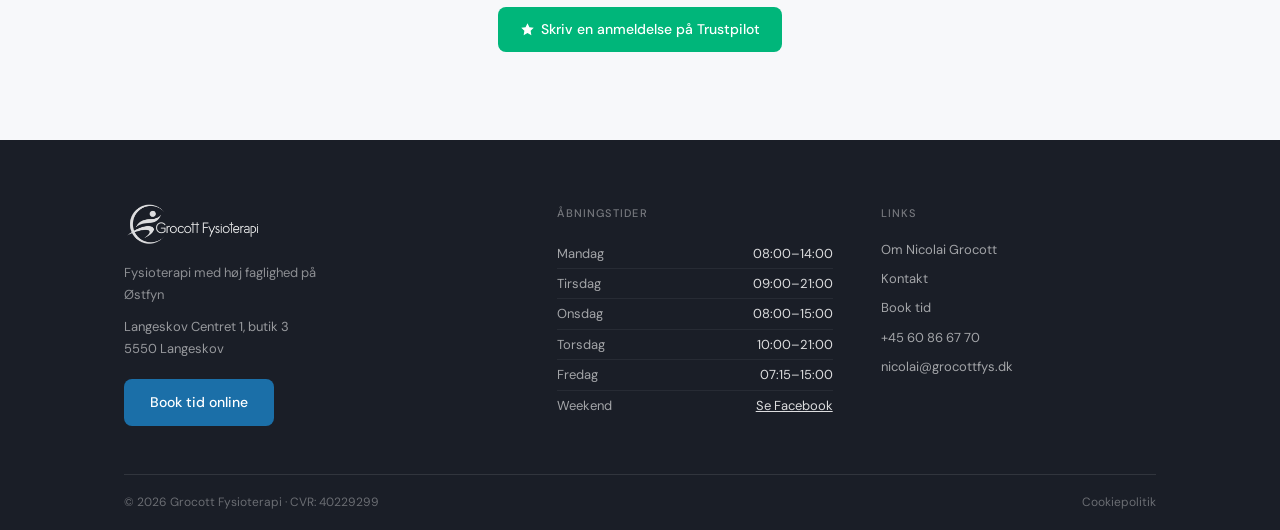
==== commit 0850cdf4: "FB link osv" ====
--- a/index.html
+++ b/index.html
@@ -15,6 +15,7 @@
       <nav class="nav__links" id="navLinks">
         <a href="index.html" class="nav__link nav__link--active">Forside</a>
         <a href="index.html#behandlinger" class="nav__link">Behandlinger</a>
+        <a href="index.html#priser" class="nav__link">Priser</a>
         <a href="about.html" class="nav__link">Om mig</a>
         <a href="contact.html" class="nav__link">Kontakt</a>
         <!-- Book tid i mobilmenuen — skjult på desktop via CSS -->
@@ -176,6 +177,7 @@
         <div class="footer__brand">
           <img src="img/logo_transparent.png" alt="Grocott Fysioterapi" class="footer__logo" />
           <p class="footer__tagline">Fysioterapi med høj faglighed på Østfyn</p>
+          <p class="footer__addr">Langeskov Centret 1, butik 3<br>5550 Langeskov</p>
           <a href="booking.html" class="btn-primary" style="margin-top:18px;display:inline-block">Book tid online</a>
         </div>
         <div class="footer__col">
@@ -185,7 +187,7 @@
           <div class="footer__hours-row"><span>Onsdag</span><strong>08:00–15:00</strong></div>
           <div class="footer__hours-row"><span>Torsdag</span><strong>10:00–21:00</strong></div>
           <div class="footer__hours-row"><span>Fredag</span><strong>07:15–15:00</strong></div>
-          <div class="footer__hours-row"><span>Weekend</span><strong>Se Facebook</strong></div>
+          <div class="footer__hours-row"><span>Weekend</span><strong><a href="https://www.facebook.com/grocottfysioterapi/?locale=da_DK" target="_blank" rel="noopener" style="color:inherit;text-decoration:underline;">Se Facebook</a></strong></div>
         </div>
         <div class="footer__col">
           <div class="footer__col-title">Links</div>
--- a/style.css
+++ b/style.css
@@ -945,3 +945,12 @@
     order: 3;
   }
 }
+
+
+/* Footer adresse over Book tid knap */
+.footer__addr {
+  font-size: 13px;
+  color: rgba(255,255,255,.55);
+  line-height: 1.7;
+  margin-top: 10px;
+}
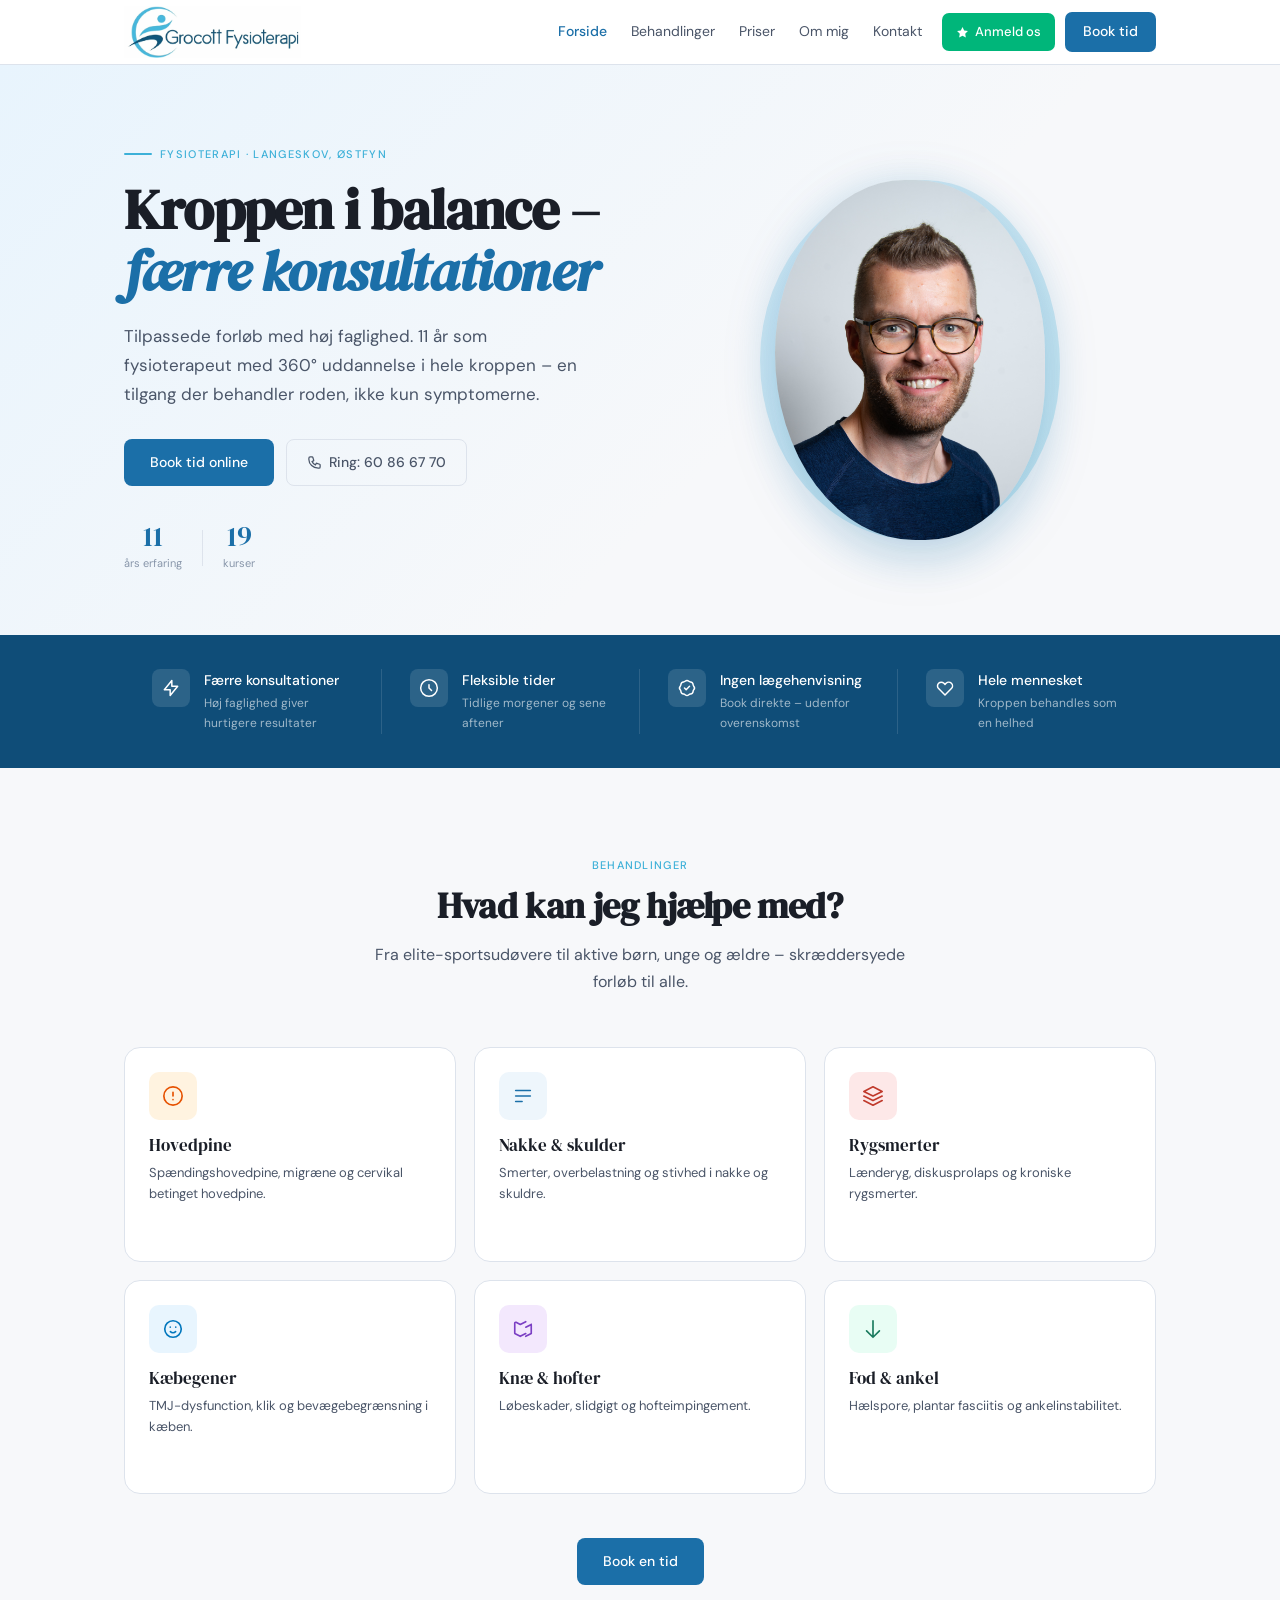
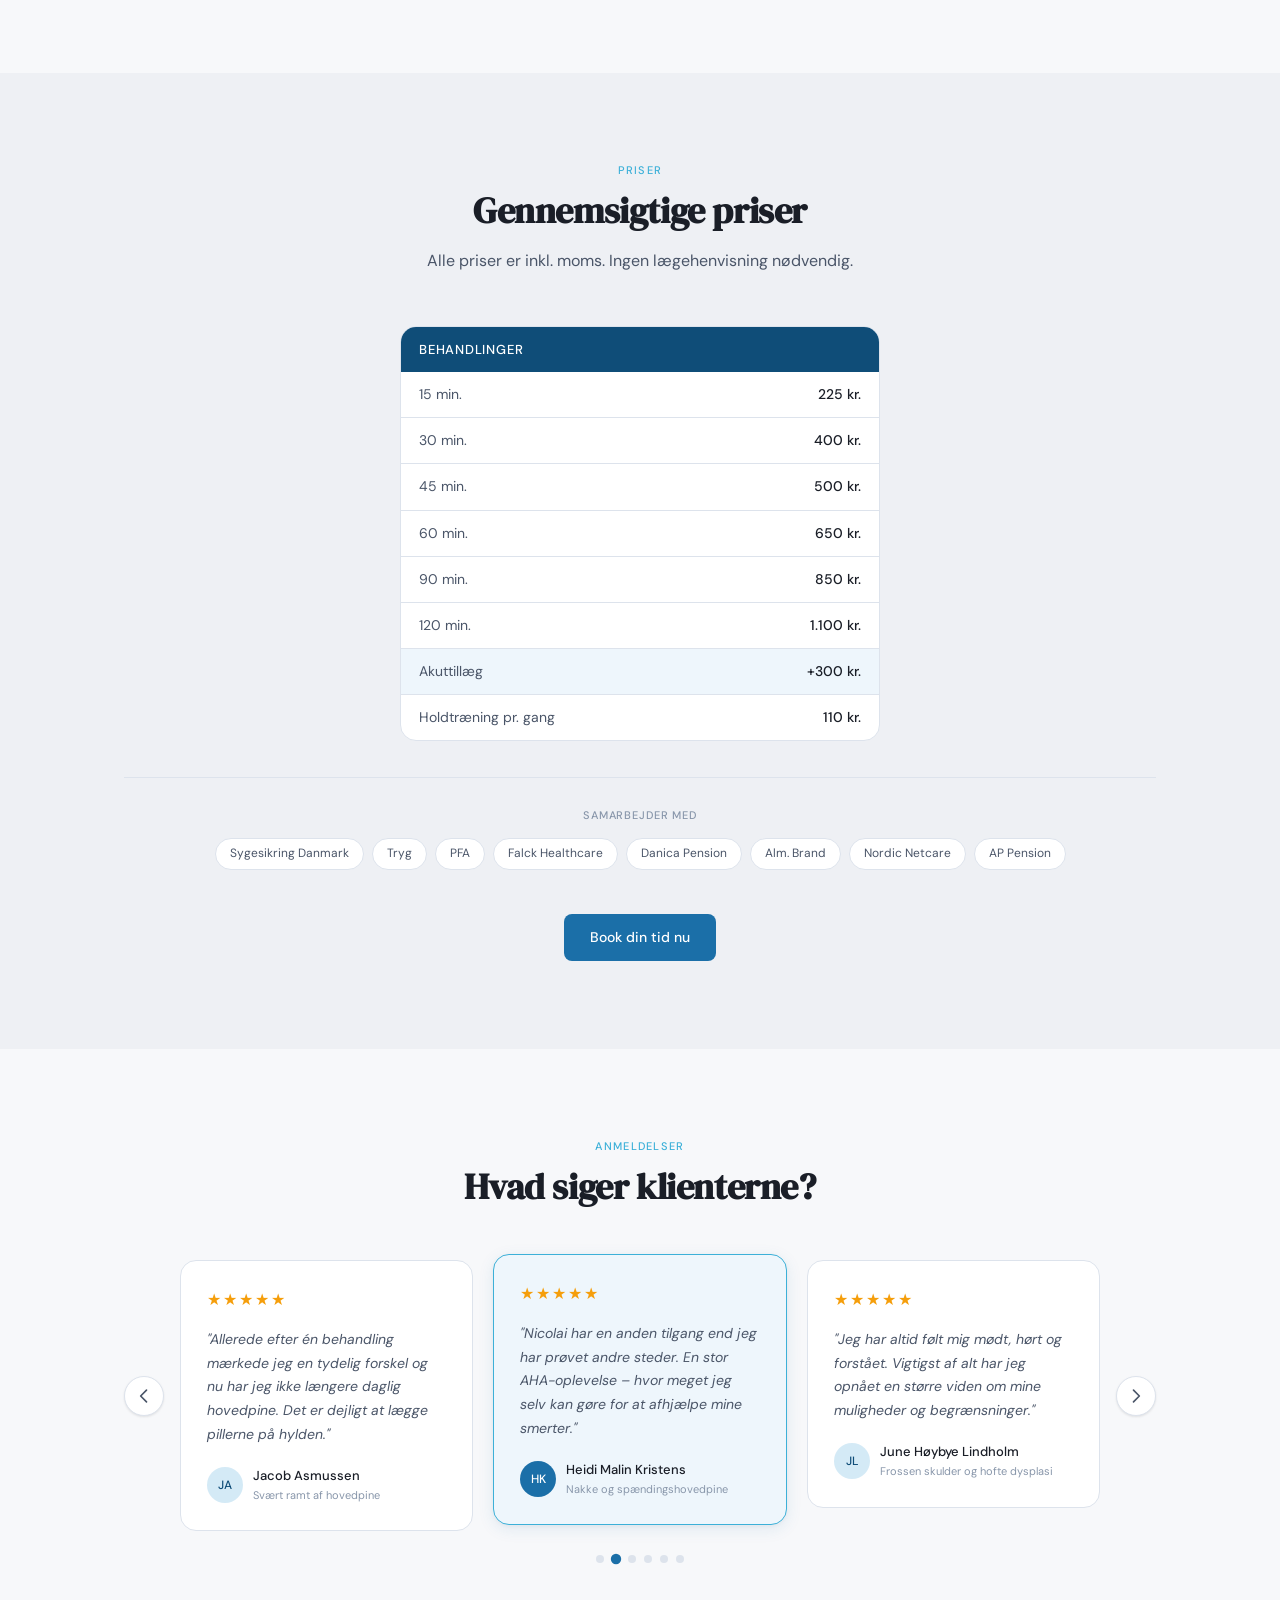
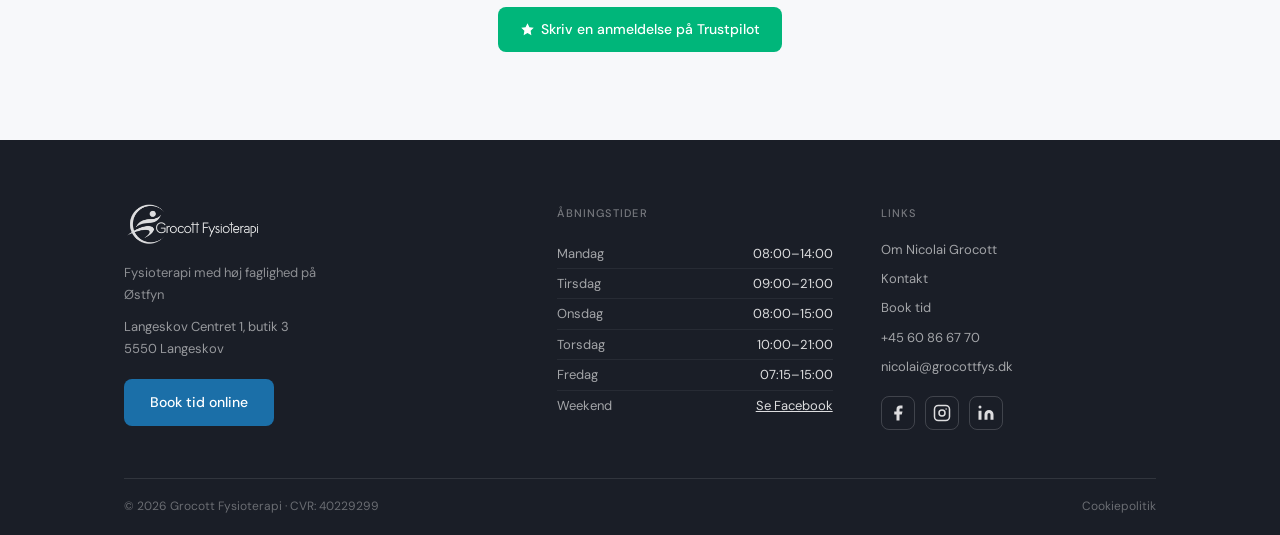
==== commit 73c16f01: "So-Me ikoner" ====
--- a/index.html
+++ b/index.html
@@ -8,7 +8,7 @@
   <link rel="stylesheet" href="style.css" />
 </head>
 <body>
-
+<!-- Kilde/Reference: Koden til vores redesign, er udviklet med hjælp og vejledning fra AI (Claude.ai) -->
   <header class="nav" id="siteNav">
     <div class="nav__inner">
       <a class="nav__logo" href="index.html"><img src="img/logo.png" alt="Grocott Fysioterapi" class="nav__logo-img" /></a>
@@ -196,6 +196,17 @@
           <a class="footer__link" href="booking.html">Book tid</a>
           <a class="footer__link" href="tel:60866770">+45 60 86 67 70</a>
           <a class="footer__link" href="mailto:nicolai@grocottfys.dk">nicolai@grocottfys.dk</a>
+                    <div class="footer__social">
+            <a href="https://www.facebook.com/grocottfysioterapi/?locale=da_DK" target="_blank" rel="noopener" class="footer__social-icon" aria-label="Facebook">
+              <svg width="18" height="18" viewBox="0 0 24 24" fill="currentColor"><path d="M18 2h-3a5 5 0 00-5 5v3H7v4h3v8h4v-8h3l1-4h-4V7a1 1 0 011-1h3z"/></svg>
+            </a>
+            <a href="https://www.instagram.com/grocott_fys/" target="_blank" rel="noopener" class="footer__social-icon" aria-label="Instagram">
+              <svg width="18" height="18" viewBox="0 0 24 24" fill="none" stroke="currentColor" stroke-width="2" stroke-linecap="round" stroke-linejoin="round"><rect x="2" y="2" width="20" height="20" rx="5"/><circle cx="12" cy="12" r="4"/><circle cx="17.5" cy="6.5" r="1" fill="currentColor" stroke="none"/></svg>
+            </a>
+            <a href="https://www.linkedin.com/in/nicolai-engstr%C3%B8m-grocott-728933164/" target="_blank" rel="noopener" class="footer__social-icon" aria-label="LinkedIn">
+              <svg width="18" height="18" viewBox="0 0 24 24" fill="currentColor"><path d="M16 8a6 6 0 016 6v7h-4v-7a2 2 0 00-2-2 2 2 0 00-2 2v7h-4v-7a6 6 0 016-6zM2 9h4v12H2z"/><circle cx="4" cy="4" r="2"/></svg>
+            </a>
+          </div>
         </div>
       </div>
       <div class="footer__bottom">
--- a/style.css
+++ b/style.css
@@ -1,10 +1,8 @@
-/* ══════════════════════════════════════════════════════
-   GROCOTT FYSIOTERAPI — STYLESHEET
+/* GROCOTT FYSIOTERAPI — STYLESHEET
    Farvepalet baseret på det officielle Grocott-logo:
    Primær blå  : #1b6fa8  (mørk navy-blå fra logo-tekst)
-   Accent blå  : #3cb0d8  (lys himmelblå fra logo-ikon)
-   ══════════════════════════════════════════════════════ */
-
+   Accent blå  : #3cb0d8  (lys himmelblå fra logo-ikon) */
+/* Kilde/Reference: Koden til vores redesign, er udviklet med hjælp og vejledning fra AI (Claude.ai) */
 *, *::before, *::after { box-sizing: border-box; margin: 0; padding: 0; }
 
 :root {
@@ -38,9 +36,7 @@
   -webkit-font-smoothing: antialiased;
 }
 
-/* ══════════════════════════════════════════════════════
-   DELTE HJÆLPE-KLASSER
-   ══════════════════════════════════════════════════════ */
+/* DELTE HJÆLPE-KLASSER */
 
 .container { max-width: 1080px; margin: 0 auto; padding: 0 24px; }
 
@@ -63,9 +59,7 @@
 .section__sub { font-size: 16px; color: var(--text-mid); line-height: 1.7; }
 .section__cta { text-align: center; margin-top: 44px; }
 
-/* ══════════════════════════════════════════════════════
-   KNAPPER
-   ══════════════════════════════════════════════════════ */
+/* KNAPPER */
 
 .btn-primary {
   display: inline-block; background: var(--blue); color: #fff;
@@ -94,7 +88,7 @@
 }
 .btn-ghost-outline:hover { border-color: var(--blue-mid); color: var(--blue); }
 
-/* Trustpilot-grøn anmeld-knap */
+/* Trustpilot-grøn anmeldelses-knap */
 .btn-review {
   display: inline-flex; align-items: center; gap: 6px;
   background: var(--tp-green); color: #fff;
@@ -105,9 +99,7 @@
 .btn-review:hover { background: #009960; }
 .btn-review--large { padding: 11px 22px; font-size: 14px; border-radius: 8px; }
 
-/* ══════════════════════════════════════════════════════
-   NAVIGATION
-   ══════════════════════════════════════════════════════ */
+/* NAVIGATION */
 
 .nav {
   position: sticky; top: 0; z-index: 200;
@@ -148,9 +140,7 @@
 }
 .hamburger span { display: block; width: 22px; height: 2px; background: var(--text); border-radius: 2px; transition: all .2s; }
 
-/* ══════════════════════════════════════════════════════
-   HERO (forside)
-   ══════════════════════════════════════════════════════ */
+/* HERO (forside) */
 
 .hero {
   padding: 80px 0 60px;
@@ -236,9 +226,7 @@
 
 @keyframes floatCard { 0%,100%{transform:translateY(0)} 50%{transform:translateY(-8px)} }
 
-/* ══════════════════════════════════════════════════════
-   USP STRIP
-   ══════════════════════════════════════════════════════ */
+/* USP STRIP */
 
 .usp-strip { background: var(--blue-dark); padding: 34px 0; }
 .usp-strip__grid { display: grid; grid-template-columns: repeat(4, 1fr); }
@@ -249,9 +237,7 @@
 .usp-item__title { font-size: 14px; font-weight: 500; color: #fff; margin-bottom: 2px; }
 .usp-item__desc  { font-size: 12px; color: rgba(255,255,255,.6); }
 
-/* ══════════════════════════════════════════════════════
-   BEHANDLINGSKORT
-   ══════════════════════════════════════════════════════ */
+/* BEHANDLINGSKORT */
 
 .treatments-grid { display: grid; grid-template-columns: repeat(3, 1fr); gap: 18px; }
 
@@ -268,9 +254,7 @@
 .treat-card__name { font-family: 'DM Serif Display', serif; font-size: 17px; margin-bottom: 7px; }
 .treat-card__desc { font-size: 13px; color: var(--text-mid); line-height: 1.6; }
 
-/* ══════════════════════════════════════════════════════
-   HOW IT WORKS
-   ══════════════════════════════════════════════════════ */
+/* HOW IT WORKS */
 
 .steps-list { display: grid; grid-template-columns: repeat(4, 1fr); position: relative; }
 .steps-list::before { content: ''; position: absolute; top: 22px; left: calc(12.5% + 20px); right: calc(12.5% + 20px); height: 1px; background: var(--border); }
@@ -280,9 +264,7 @@
 .step-item__title { font-family: 'DM Serif Display', serif; font-size: 16px; margin-bottom: 8px; }
 .step-item__desc  { font-size: 13px; color: var(--text-mid); line-height: 1.6; }
 
-/* ══════════════════════════════════════════════════════
-   ANMELDELSESKORT
-   ══════════════════════════════════════════════════════ */
+/* ANMELDELSESKORT */
 
 .reviews-grid { display: grid; grid-template-columns: repeat(3, 1fr); gap: 20px; align-items: start; }
 
@@ -297,9 +279,7 @@
 .review-card__name  { font-size: 13px; font-weight: 500; }
 .review-card__label { font-size: 11px; color: var(--text-soft); }
 
-/* ══════════════════════════════════════════════════════
-   PRISER
-   ══════════════════════════════════════════════════════ */
+/* PRISER */
 
 .prices-wrap { display: grid; grid-template-columns: 1fr 1.3fr; gap: 32px; align-items: start; }
 /* Centreret pristabel uden klippekort */
@@ -330,9 +310,7 @@
 .insurance-strip__logos { display: flex; flex-wrap: wrap; gap: 8px; justify-content: center; }
 .insurance-strip__logos span { background: var(--white); border: 1px solid var(--border); border-radius: 20px; padding: 5px 14px; font-size: 12px; color: var(--text-mid); }
 
-/* ══════════════════════════════════════════════════════
-   PAGE HERO (interne sider)
-   ══════════════════════════════════════════════════════ */
+/* PAGE HERO (interne sider) */
 
 .page-hero {
   background: linear-gradient(135deg, var(--blue-dark) 0%, var(--blue) 100%);
@@ -342,13 +320,10 @@
 .page-hero__title { font-family: 'DM Serif Display', serif; font-size: clamp(28px, 4vw, 42px); color: #fff; margin-bottom: 12px; }
 .page-hero__sub { font-size: 16px; color: rgba(255,255,255,.8); max-width: 480px; margin: 0 auto; line-height: 1.7; }
 
-/* ══════════════════════════════════════════════════════
-   OM-SIDEN
-   ══════════════════════════════════════════════════════ */
+/* OM-SIDEN */
 
 .profile-grid { display: grid; grid-template-columns: 280px 1fr; gap: 56px; align-items: start; }
 
-.profile-img-wrap {}
 .profile-img-placeholder {
   width: 100%; aspect-ratio: 3/4;
   background: var(--blue-xlight); border-radius: var(--radius-lg); border: 1px solid var(--border);
@@ -371,15 +346,13 @@
 .cv-list li::before { content: ''; flex-shrink: 0; margin-top: 7px; width: 6px; height: 6px; border-radius: 50%; background: var(--blue-mid); }
 
 .om-stats-strip { background: var(--blue-dark); padding: 40px 0; margin: 0; }
-.om-stats-grid { display: grid; grid-template-columns: repeat(3,1fr); text-align: center; gap: 0; }
+.om-stats-grid { display: grid; grid-template-columns: repeat(2,1fr); text-align: center; gap: 0; max-width: 500px; margin: 0 auto; }
 .om-stat { padding: 0 32px; border-right: 1px solid rgba(255,255,255,.15); }
 .om-stat:last-child { border-right: none; }
 .om-stat__num { font-family: 'DM Serif Display', serif; font-size: 44px; color: #fff; line-height: 1; }
 .om-stat__lbl { font-size: 13px; color: rgba(255,255,255,.6); margin-top: 6px; }
 
-/* ══════════════════════════════════════════════════════
-   KONTAKT-SIDEN
-   ══════════════════════════════════════════════════════ */
+/* KONTAKT-SIDEN */
 
 .contact-layout { display: grid; grid-template-columns: 1fr 380px; gap: 40px; align-items: start; }
 
@@ -414,9 +387,7 @@
 .map-placeholder { background: var(--blue-xlight); border: 1px solid var(--border); border-radius: var(--radius-lg); height: 180px; display: flex; flex-direction: column; align-items: center; justify-content: center; gap: 8px; color: var(--blue-mid); }
 .map-placeholder span { font-size: 12px; color: var(--text-soft); }
 
-/* ══════════════════════════════════════════════════════
-   BOOKING-SIDEN
-   ══════════════════════════════════════════════════════ */
+/* BOOKING-SIDEN */
 
 .progress-bar { background: var(--white); border-bottom: 1px solid var(--border); padding: 0 24px; }
 .prog-wrap { max-width: 520px; margin: 0 auto; height: 54px; display: flex; align-items: center; }
@@ -528,9 +499,7 @@
 .success-contact { font-size: 13px; color: var(--text-soft); margin-bottom: 20px; }
 .success-contact a { color: var(--blue); text-decoration: none; }
 
-/* ══════════════════════════════════════════════════════
-   FOOTER
-   ══════════════════════════════════════════════════════ */
+/* FOOTER */
 
 .footer { background: var(--text); color: rgba(255,255,255,.75); padding: 64px 0 0; }
 .footer__grid { display: grid; grid-template-columns: 1.4fr 1fr 1fr; gap: 48px; padding-bottom: 48px; }
@@ -546,16 +515,12 @@
 .footer__bottom-link { color: rgba(255,255,255,.35); text-decoration: none; }
 .footer__bottom-link:hover { color: var(--blue-mid); }
 
-/* ══════════════════════════════════════════════════════
-   ANIMATIONER
-   ══════════════════════════════════════════════════════ */
+/* ANIMATIONER */
 
 @keyframes fadeUp { from{opacity:0;transform:translateY(10px)} to{opacity:1;transform:translateY(0)} }
 @keyframes popIn  { 0%{transform:scale(.5);opacity:0} 80%{transform:scale(1.08)} 100%{transform:scale(1);opacity:1} }
 
-/* ══════════════════════════════════════════════════════
-   RESPONSIVT DESIGN
-   ══════════════════════════════════════════════════════ */
+/* RESPONSIVT DESIGN */
 
 @media (max-width: 860px) {
   .usp-strip__grid { grid-template-columns: repeat(2,1fr); gap: 16px; padding: 0 24px; }
@@ -596,9 +561,7 @@
   .treatments-grid { grid-template-columns: 1fr; }
 }
 
-/* ══════════════════════════════════════════════════════
-   KONTAKT-SIDE — TILFØJEDE STYLES
-   ══════════════════════════════════════════════════════ */
+/* KONTAKT-SIDE */
 
 /* page-hero blå modifier — blå gradient baggrund */
 .page-hero--blue {
@@ -697,9 +660,7 @@
 }
 .form-success__sub { font-size: 14px; color: var(--text-mid); }
 
-/* ══════════════════════════════════════════════════════
-   BOOKING — SUCCESS SKÆRM
-   ══════════════════════════════════════════════════════ */
+/* BOOKING — SUCCESS SKÆRM */
 .success-screen {
   text-align: center;
   padding: 52px 24px 40px;
@@ -772,11 +733,9 @@
 .btn-row--center { justify-content: center; }
 
 
-/* ═══════════════════════════════════════════════════════════
-   TILFØJET: Modal, Karrusel og Nav mobilmenu
-   ═══════════════════════════════════════════════════════════ */
-
-/* ── BEHANDLINGSKORT: hover og "Læs mere" hint ────────────── */
+/* TILFØJET: Modal, Karrusel og Nav mobilmenu */
+
+/* BEHANDLINGSKORT: hover og "Læs mere" hint */
 .treat {
   background: #fff;
   border: 1px solid var(--border);
@@ -799,7 +758,7 @@
 .treat__hint { font-size: 12px; font-weight: 500; color: var(--blue); margin-top: 12px; opacity: 0; transform: translateY(4px); transition: opacity .2s, transform .2s; }
 .treat:hover .treat__hint { opacity: 1; transform: translateY(0); }
 
-/* ── MODAL ────────────────────────────────────────────────── */
+/* MODAL */
 .modal { display: none; position: fixed; inset: 0; z-index: 500; background: rgba(15,22,36,.55); backdrop-filter: blur(3px); align-items: center; justify-content: center; padding: 20px; }
 .modal--open { display: flex; }
 .modal-open { overflow: hidden; }
@@ -818,7 +777,7 @@
 .modal__content ul li::before { content: ''; flex-shrink: 0; margin-top: 7px; width: 6px; height: 6px; border-radius: 50%; background: var(--blue-mid); }
 .modal__footer { display: flex; gap: 10px; padding: 16px 24px; border-top: 1px solid var(--border); flex-shrink: 0; }
 
-/* ── KARRUSEL ─────────────────────────────────────────────── */
+/* KARRUSEL */
 .carousel { display: flex; align-items: center; gap: 16px; }
 .carousel__btn { flex-shrink: 0; width: 40px; height: 40px; border-radius: 50%; border: 1.5px solid var(--border); background: #fff; cursor: pointer; display: flex; align-items: center; justify-content: center; color: var(--text-mid); transition: all var(--ease); box-shadow: var(--shadow-sm); }
 .carousel__btn:hover { border-color: var(--blue-mid); background: var(--blue-xlight); color: var(--blue); }
@@ -827,7 +786,7 @@
 .carousel__dot--active { background: var(--blue); transform: scale(1.3); }
 .carousel__dot:hover { background: var(--blue-mid); }
 
-/* ── REVIEW-KORT (bruges af karrusel) ─────────────────────── */
+/* REVIEW-KORT (bruges af karrusel) */
 .review { background: #fff; border: 1px solid var(--border); border-radius: var(--radius-lg); padding: 26px; }
 .review--featured { border-color: var(--blue-mid); background: var(--blue-xlight); transform: translateY(-6px); box-shadow: var(--shadow-md); }
 .review__stars { color: #f59e0b; font-size: 16px; margin-bottom: 14px; letter-spacing: 2px; }
@@ -838,7 +797,7 @@
 .review__name { font-size: 13px; font-weight: 500; }
 .review__label { font-size: 11px; color: var(--text-soft); }
 
-/* ── MOBILMENU ────────────────────────────────────────────── */
+/* MOBILMENU */
 /* Book tid i mobilmenuen — skjult på desktop */
 .nav__book-mobile, .nav__review-mobile { display: none; }
 
@@ -867,7 +826,7 @@
 }
 
 
-/* ══ BOOKING: manglende klasser (genereres af booking.js) ══════════════════ */
+/* BOOKING: manglende klasser (styres af booking.js) */
 
 /* Service-kort indhold */
 .service__check {
@@ -913,7 +872,7 @@
 .bsum__row strong    { color: var(--blue-dark); font-weight: 500; }
 
 
-/* ══ OM MIG: profil-billede ════════════════════════════════ */
+/* OM MIG: profil-billede */
 .profile-img-frame {
   position: relative;
   width: 100%;
@@ -929,7 +888,7 @@
   display: block;
 }
 
-/* ══ MOBIL: karrusel swipe-hint ════════════════════════════ */
+/* MOBIL: karrusel swipe-hint */
 @media (max-width: 640px) {
   /* Vis kun midterkortet (featured) på mobil */
   .carousel__track .review:not(.review--featured) { display: none; }
@@ -954,3 +913,24 @@
   line-height: 1.7;
   margin-top: 10px;
 }
+.footer__social {
+  display: flex;
+  gap: 10px;
+  margin-top: 18px;
+}
+.footer__social-icon {
+  width: 34px;
+  height: 34px;
+  border-radius: 8px;
+  border: 1px solid rgba(221,221,223,.2);
+  display: flex;
+  align-items: center;
+  justify-content: center;
+  color: #dddddf;
+  text-decoration: none;
+  transition: border-color .15s, color .15s;
+}
+.footer__social-icon:hover {
+  border-color: #dddddf;
+  color: #fff;
+}
